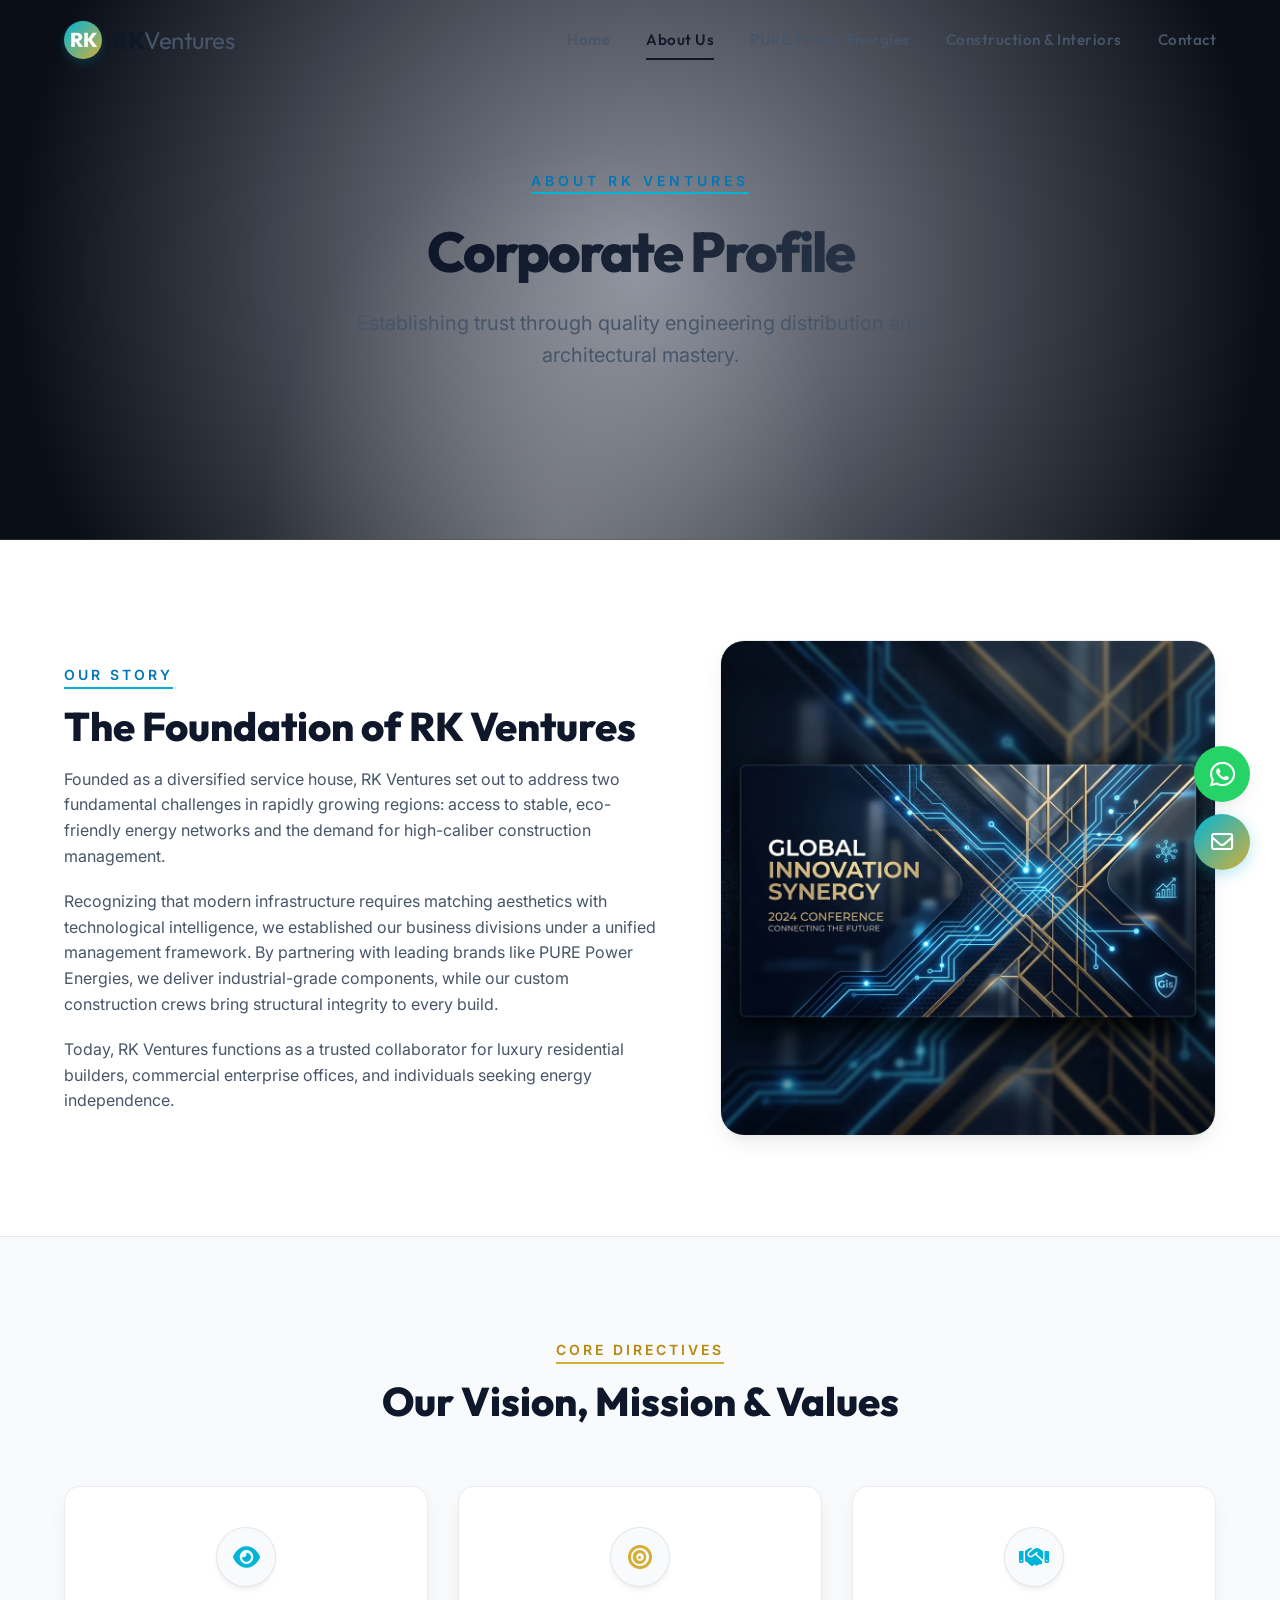
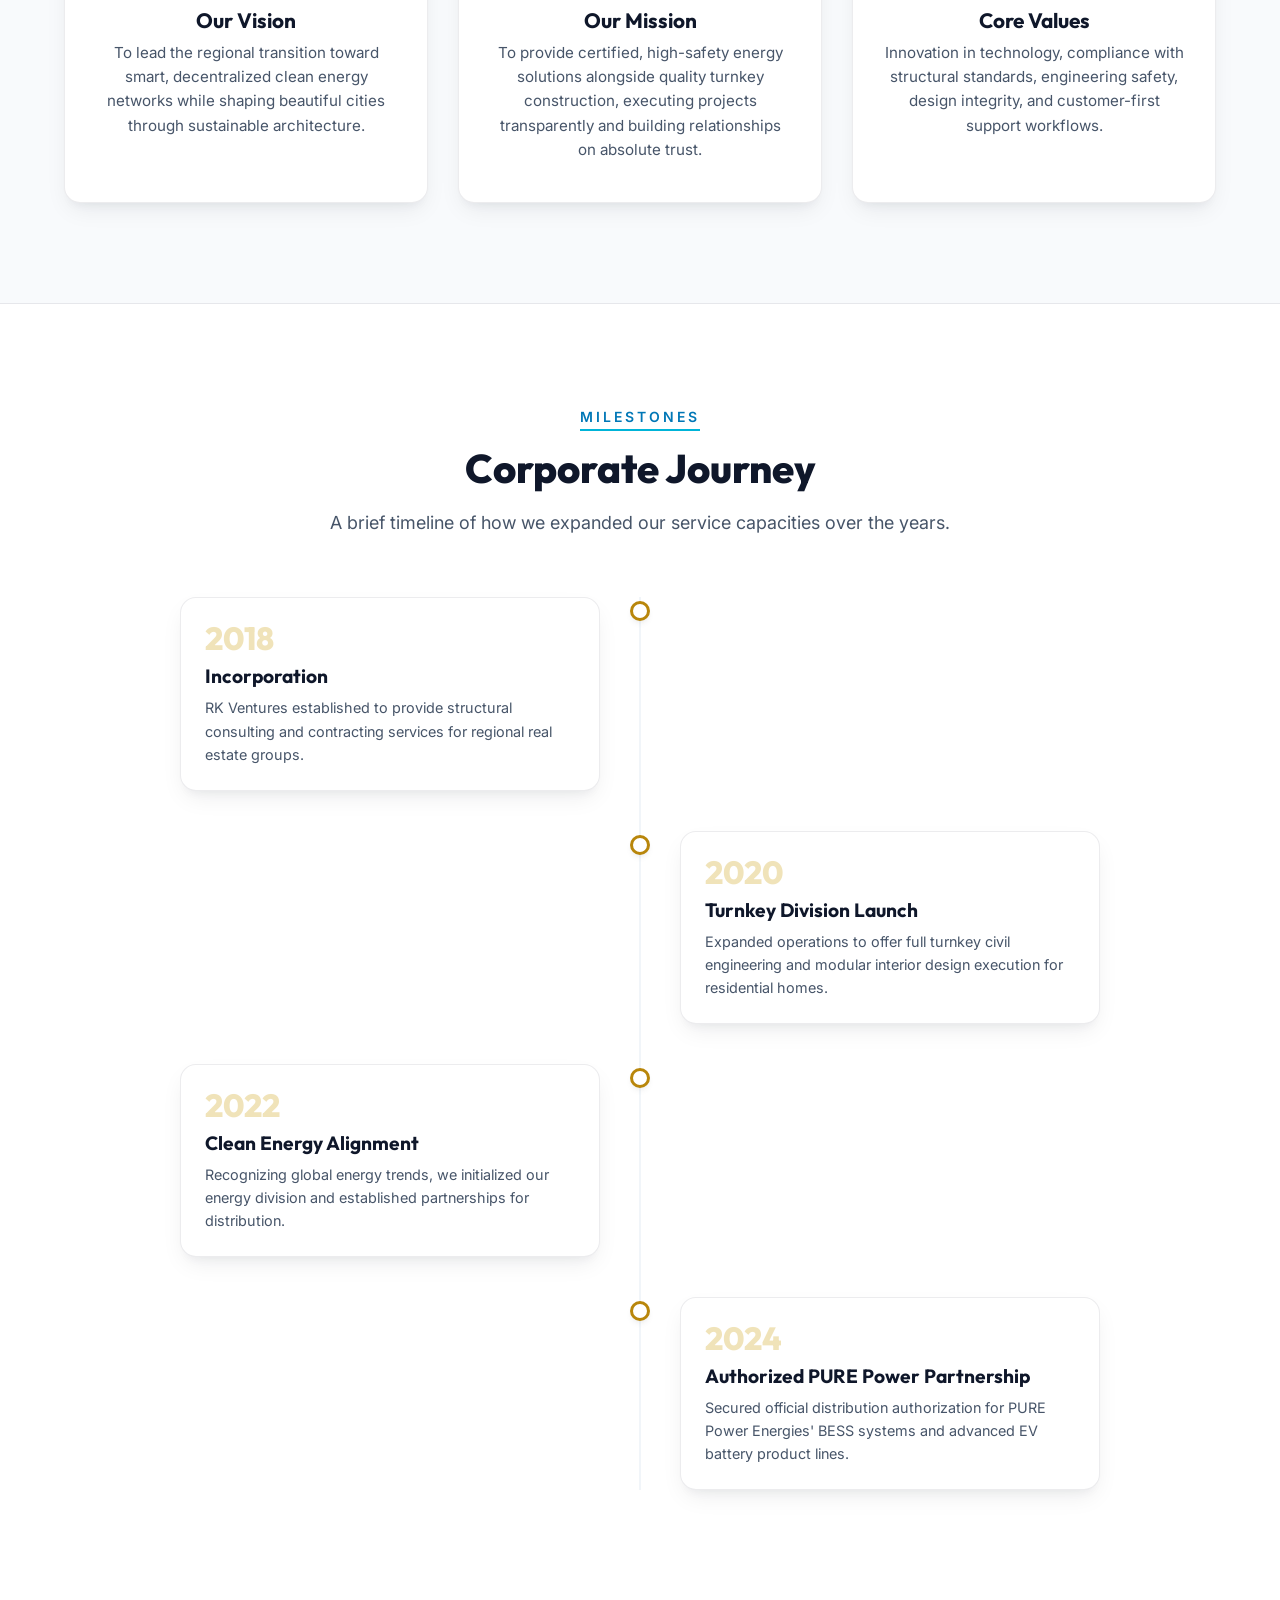
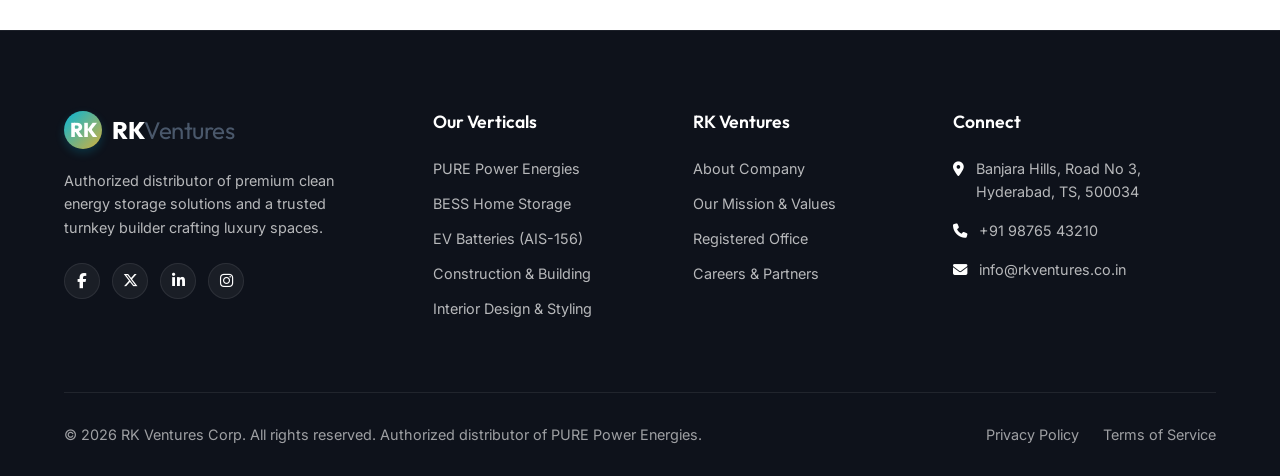
==== about.html @ cedeecc1 "Initialize RK Ventures corporate website with premium bright theme and clean assets" ====
<!DOCTYPE html>
<html lang="en">
<head>
  <meta charset="UTF-8">
  <meta name="viewport" content="width=device-width, initial-scale=1.0">
  <title>About RK Ventures | Corporate Profile</title>
  <meta name="description" content="Learn about RK Ventures' history, corporate mission, core values, and our authorization details for PURE Power battery systems.">
  
  <!-- CSS Stylesheets -->
  <link rel="stylesheet" href="css/style.css">
  
  <!-- Font Awesome Icons -->
  <link rel="stylesheet" href="https://cdnjs.cloudflare.com/ajax/libs/font-awesome/6.4.0/css/all.min.css">
</head>
<body>

  <!-- Sticky Header & Navbar -->
  <header class="header">
    <div class="container navbar">
      <a href="index.html" class="logo-container">
        <div class="logo-icon">RK</div>
        <div class="logo-text">RK<span>Ventures</span></div>
      </a>
      <nav class="nav-menu">
        <a href="index.html" class="nav-link">Home</a>
        <a href="about.html" class="nav-link active">About Us</a>
        <a href="energy.html" class="nav-link nav-link-energy">PURE Power Energies</a>
        <a href="construction.html" class="nav-link nav-link-construction">Construction & Interiors</a>
        <a href="contact.html" class="nav-link">Contact</a>
      </nav>
      <button class="hamburger">
        <span></span>
        <span></span>
        <span></span>
      </button>
    </div>
  </header>

  <!-- Hero Section -->
  <section class="hero-construction" style="height: 60vh; min-height: 400px; background: radial-gradient(circle at 50% 50%, rgba(23,32,53,0.5) 0%, rgba(10,14,23,1) 90%);">
    <div class="container">
      <div class="hero-corp-content text-center reveal" style="margin: 0 auto;">
        <span class="section-subtitle badge-energy" style="letter-spacing: 4px;">About RK Ventures</span>
        <h1 class="hero-corp-title" style="font-size: 3.5rem; margin-top: 15px;">Corporate Profile</h1>
        <p class="hero-corp-desc" style="margin: 20px auto 0 auto;">Establishing trust through quality engineering distribution and architectural mastery.</p>
      </div>
    </div>
  </section>

  <!-- Profile Detail -->
  <section class="section-padding">
    <div class="container">
      <div class="about-grid">
        <div class="reveal-left">
          <span class="section-subtitle badge-energy">Our Story</span>
          <h2 class="section-title">The Foundation of RK Ventures</h2>
          <p style="margin-bottom: 20px; color: var(--text-secondary);">Founded as a diversified service house, RK Ventures set out to address two fundamental challenges in rapidly growing regions: access to stable, eco-friendly energy networks and the demand for high-caliber construction management.</p>
          <p style="margin-bottom: 20px; color: var(--text-secondary);">Recognizing that modern infrastructure requires matching aesthetics with technological intelligence, we established our business divisions under a unified management framework. By partnering with leading brands like PURE Power Energies, we deliver industrial-grade components, while our custom construction crews bring structural integrity to every build.</p>
          <p style="color: var(--text-secondary);">Today, RK Ventures functions as a trusted collaborator for luxury residential builders, commercial enterprise offices, and individuals seeking energy independence.</p>
        </div>
        <div class="reveal-right text-center" style="position: relative;">
          <img src="assets/rk_ventures_hero.png" alt="RK Ventures Corporate Layout" style="border-radius: var(--border-radius-lg); border: 1px solid var(--glass-border); box-shadow: var(--shadow-md);">
        </div>
      </div>
    </div>
  </section>

  <!-- Mission Vision Values -->
  <section id="mission-vision" class="section-padding" style="background-color: var(--bg-secondary); border-top: 1px solid var(--glass-border); border-bottom: 1px solid var(--glass-border);">
    <div class="container">
      <div class="section-header text-center reveal">
        <span class="section-subtitle badge-construction">Core Directives</span>
        <h2 class="section-title">Our Vision, Mission & Values</h2>
      </div>

      <div class="corporate-values">
        <div class="value-card reveal delay-1">
          <div class="value-icon"><i class="fa-solid fa-eye" style="color: var(--color-energy);"></i></div>
          <h3 class="about-feat-title" style="font-size: 1.3rem;">Our Vision</h3>
          <p class="about-feat-desc" style="font-size: 0.95rem;">To lead the regional transition toward smart, decentralized clean energy networks while shaping beautiful cities through sustainable architecture.</p>
        </div>
        <div class="value-card reveal delay-2">
          <div class="value-icon"><i class="fa-solid fa-bullseye" style="color: var(--color-construction);"></i></div>
          <h3 class="about-feat-title" style="font-size: 1.3rem;">Our Mission</h3>
          <p class="about-feat-desc" style="font-size: 0.95rem;">To provide certified, high-safety energy solutions alongside quality turnkey construction, executing projects transparently and building relationships on absolute trust.</p>
        </div>
        <div class="value-card reveal delay-3">
          <div class="value-icon"><i class="fa-solid fa-handshake" style="color: var(--color-energy);"></i></div>
          <h3 class="about-feat-title" style="font-size: 1.3rem;">Core Values</h3>
          <p class="about-feat-desc" style="font-size: 0.95rem;">Innovation in technology, compliance with structural standards, engineering safety, design integrity, and customer-first support workflows.</p>
        </div>
      </div>
    </div>
  </section>

  <!-- Timeline / Journey milestones -->
  <section class="section-padding">
    <div class="container">
      <div class="section-header text-center reveal">
        <span class="section-subtitle badge-energy">Milestones</span>
        <h2 class="section-title">Corporate Journey</h2>
        <p class="section-desc">A brief timeline of how we expanded our service capacities over the years.</p>
      </div>

      <div class="process-timeline reveal">
        <div class="timeline-step">
          <div class="timeline-marker"></div>
          <div class="timeline-step-card">
            <div class="timeline-num">2018</div>
            <h4 class="timeline-title">Incorporation</h4>
            <p class="timeline-text">RK Ventures established to provide structural consulting and contracting services for regional real estate groups.</p>
          </div>
        </div>

        <div class="timeline-step">
          <div class="timeline-marker"></div>
          <div class="timeline-step-card">
            <div class="timeline-num">2020</div>
            <h4 class="timeline-title">Turnkey Division Launch</h4>
            <p class="timeline-text">Expanded operations to offer full turnkey civil engineering and modular interior design execution for residential homes.</p>
          </div>
        </div>

        <div class="timeline-step">
          <div class="timeline-marker"></div>
          <div class="timeline-step-card">
            <div class="timeline-num">2022</div>
            <h4 class="timeline-title">Clean Energy Alignment</h4>
            <p class="timeline-text">Recognizing global energy trends, we initialized our energy division and established partnerships for distribution.</p>
          </div>
        </div>

        <div class="timeline-step">
          <div class="timeline-marker"></div>
          <div class="timeline-step-card">
            <div class="timeline-num">2024</div>
            <h4 class="timeline-title">Authorized PURE Power Partnership</h4>
            <p class="timeline-text">Secured official distribution authorization for PURE Power Energies' BESS systems and advanced EV battery product lines.</p>
          </div>
        </div>
      </div>
    </div>
  </section>

  <!-- Sticky Actions (WhatsApp and Enquiry Trigger) -->
  <div class="sticky-actions">
    <a href="#" class="float-btn float-whatsapp" aria-label="Chat on WhatsApp"><i class="fa-brands fa-whatsapp"></i></a>
    <div class="float-btn float-enquiry" aria-label="Open Enquiry Form"><i class="fa-regular fa-envelope"></i></div>
  </div>

  <!-- Footer -->
  <footer class="footer">
    <div class="container">
      <div class="footer-grid">
        <div>
          <a href="index.html" class="logo-container footer-logo">
            <div class="logo-icon">RK</div>
            <div class="logo-text">RK<span>Ventures</span></div>
          </a>
          <p class="footer-about-text">Authorized distributor of premium clean energy storage solutions and a trusted turnkey builder crafting luxury spaces.</p>
          <div class="footer-socials">
            <a href="#" class="social-link"><i class="fa-brands fa-facebook-f"></i></a>
            <a href="#" class="social-link"><i class="fa-brands fa-x-twitter"></i></a>
            <a href="#" class="social-link"><i class="fa-brands fa-linkedin-in"></i></a>
            <a href="#" class="social-link"><i class="fa-brands fa-instagram"></i></a>
          </div>
        </div>

        <div>
          <h4 class="footer-col-title">Our Verticals</h4>
          <ul class="footer-links-list">
            <li><a href="energy.html">PURE Power Energies</a></li>
            <li><a href="energy.html#bess-systems">BESS Home Storage</a></li>
            <li><a href="energy.html#ev-batteries">EV Batteries (AIS-156)</a></li>
            <li><a href="construction.html">Construction & Building</a></li>
            <li><a href="construction.html#interiors">Interior Design & Styling</a></li>
          </ul>
        </div>

        <div>
          <h4 class="footer-col-title">RK Ventures</h4>
          <ul class="footer-links-list">
            <li><a href="about.html">About Company</a></li>
            <li><a href="about.html#mission-vision">Our Mission & Values</a></li>
            <li><a href="contact.html">Registered Office</a></li>
            <li><a href="contact.html#enquiry-form">Careers & Partners</a></li>
          </ul>
        </div>

        <div>
          <h4 class="footer-col-title">Connect</h4>
          <ul class="footer-contact-details">
            <li>
              <span><i class="fa-solid fa-location-dot"></i></span>
              <span>Banjara Hills, Road No 3, Hyderabad, TS, 500034</span>
            </li>
            <li>
              <span><i class="fa-solid fa-phone"></i></span>
              <span>+91 98765 43210</span>
            </li>
            <li>
              <span><i class="fa-solid fa-envelope"></i></span>
              <span>info@rkventures.co.in</span>
            </li>
          </ul>
        </div>
      </div>

      <div class="footer-bottom">
        <p>&copy; 2026 RK Ventures Corp. All rights reserved. Authorized distributor of PURE Power Energies.</p>
        <div class="footer-legal-links">
          <a href="#">Privacy Policy</a>
          <a href="#">Terms of Service</a>
        </div>
      </div>
    </div>
  </footer>

  <!-- Main JavaScript File -->
  <script src="js/main.js"></script>
</body>
</html>
---- css/style.css ----
@import url('https://fonts.googleapis.com/css2?family=Inter:wght@300;400;500;600;700&family=Outfit:wght@300;400;500;600;700;800&display=swap');

/* ==========================================
   DESIGN SYSTEM VARIABLES (BRIGHT & PREMIUM)
   ========================================== */
:root {
  /* Colors - Bright Base */
  --bg-primary: #ffffff;
  --bg-secondary: #f8fafc;           /* Light grey-blue */
  --bg-accent: #f1f5f9;              /* Accent borders/boxes */
  --bg-dark: #0a0e17;                /* Dark anchor for footers/overlays */
  --bg-white: #ffffff;
  --bg-light-gray: #f8fafc;
  
  /* Text Colors - High Contrast */
  --text-primary: #0f172a;           /* Dark Slate */
  --text-secondary: #475569;         /* Medium Slate */
  --text-muted: #64748b;             /* Cool Grey */
  --text-dark: #0f172a;
  --text-dark-secondary: #475569;
  --text-light: #f8fafc;             /* Light text for dark panels */
  
  /* Brand Accents - Vibrant & Bright */
  --color-energy: #00b4d8;           /* Bright Vibrant Cyan-Blue */
  --color-energy-rgb: 0, 180, 216;
  --color-energy-dark: #0077b6;
  
  --color-construction: #d4af37;     /* Bright Champagne Gold */
  --color-construction-rgb: 212, 175, 55;
  --color-construction-dark: #b8860b;
  
  --color-success: #10b981;
  --color-error: #ef4444;
  
  /* UI Elements */
  --border-radius-sm: 8px;
  --border-radius-md: 16px;
  --border-radius-lg: 24px;
  --border-radius-full: 9999px;
  
  --shadow-sm: 0 4px 6px -1px rgba(0, 0, 0, 0.05), 0 2px 4px -1px rgba(0, 0, 0, 0.03);
  --shadow-md: 0 10px 25px -5px rgba(15, 23, 42, 0.08), 0 8px 10px -6px rgba(15, 23, 42, 0.05);
  --shadow-lg: 0 20px 40px -15px rgba(15, 23, 42, 0.12), 0 15px 20px -10px rgba(15, 23, 42, 0.08);
  
  /* Glassmorphism - Bright theme */
  --glass-bg: rgba(255, 255, 255, 0.85);
  --glass-border: rgba(15, 23, 42, 0.08);
  --glass-shadow: 0 8px 32px 0 rgba(15, 23, 42, 0.04);
  
  --transition-smooth: all 0.4s cubic-bezier(0.16, 1, 0.3, 1);
  --transition-fast: all 0.25s ease;
  
  /* Header heights */
  --navbar-height: 80px;
}

/* ==========================================
   BASE & RESET STYLES
   ========================================== */
* {
  box-sizing: border-box;
  margin: 0;
  padding: 0;
  outline: none;
}

html {
  scroll-behavior: smooth;
  font-size: 16px;
}

body {
  font-family: 'Inter', sans-serif;
  background-color: var(--bg-primary);
  color: var(--text-primary);
  line-height: 1.6;
  overflow-x: hidden;
  -webkit-font-smoothing: antialiased;
}

h1, h2, h3, h4, h5, h6 {
  font-family: 'Outfit', sans-serif;
  font-weight: 700;
  line-height: 1.25;
  color: var(--text-primary);
}

a {
  color: inherit;
  text-decoration: none;
  transition: var(--transition-fast);
}

img {
  max-width: 100%;
  height: auto;
  display: block;
}

ul {
  list-style: none;
}

/* Custom Scrollbar */
::-webkit-scrollbar {
  width: 10px;
}

::-webkit-scrollbar-track {
  background: var(--bg-secondary);
}

::-webkit-scrollbar-thumb {
  background: var(--bg-accent);
  border-radius: var(--border-radius-full);
  border: 2px solid var(--bg-secondary);
}

::-webkit-scrollbar-thumb:hover {
  background: var(--text-muted);
}

/* ==========================================
   LAYOUT CONTAINERS & UTILITIES
   ========================================== */
.container {
  width: 100%;
  max-width: 1200px;
  margin: 0 auto;
  padding: 0 24px;
}

.section-padding {
  padding: 100px 0;
}

.text-center {
  text-align: center;
}

.section-header {
  max-width: 700px;
  margin: 0 auto 60px auto;
}

.section-subtitle {
  font-size: 0.875rem;
  text-transform: uppercase;
  letter-spacing: 3px;
  font-weight: 600;
  margin-bottom: 12px;
  display: inline-block;
}

.section-title {
  font-size: 2.5rem;
  font-weight: 800;
  margin-bottom: 16px;
  color: var(--text-primary);
}

.section-desc {
  color: var(--text-secondary);
  font-size: 1.125rem;
}

/* Badge System */
.badge-energy {
  color: var(--color-energy-dark);
  border-bottom: 2px solid var(--color-energy);
}

.badge-construction {
  color: var(--color-construction-dark);
  border-bottom: 2px solid var(--color-construction);
}

/* ==========================================
   BUTTONS & LINK ACTIONS
   ========================================== */
.btn {
  display: inline-flex;
  align-items: center;
  justify-content: center;
  padding: 14px 28px;
  font-family: 'Outfit', sans-serif;
  font-size: 1rem;
  font-weight: 600;
  border-radius: var(--border-radius-full);
  cursor: pointer;
  transition: var(--transition-smooth);
  border: none;
  gap: 8px;
}

/* Energy Button Style */
.btn-energy {
  background: linear-gradient(135deg, var(--color-energy), var(--color-energy-dark));
  color: var(--bg-white);
  box-shadow: 0 4px 20px rgba(0, 180, 216, 0.2);
}

.btn-energy:hover {
  transform: translateY(-3px);
  box-shadow: 0 8px 25px rgba(0, 180, 216, 0.35);
}

.btn-energy-outline {
  background: transparent;
  color: var(--color-energy-dark);
  border: 2px solid var(--color-energy);
}

.btn-energy-outline:hover {
  background: rgba(0, 180, 216, 0.05);
  box-shadow: 0 0 15px rgba(0, 180, 216, 0.1);
  transform: translateY(-2px);
}

/* Construction Button Style */
.btn-construction {
  background: linear-gradient(135deg, var(--color-construction), var(--color-construction-dark));
  color: var(--bg-white);
  box-shadow: 0 4px 20px rgba(212, 175, 55, 0.2);
}

.btn-construction:hover {
  transform: translateY(-3px);
  box-shadow: 0 8px 25px rgba(212, 175, 55, 0.35);
}

.btn-construction-outline {
  background: transparent;
  color: var(--color-construction-dark);
  border: 2px solid var(--color-construction);
}

.btn-construction-outline:hover {
  background: rgba(212, 175, 55, 0.05);
  box-shadow: 0 0 15px rgba(212, 175, 55, 0.1);
  transform: translateY(-2px);
}

/* Corporate General Buttons */
.btn-corporate {
  background: var(--bg-secondary);
  color: var(--text-primary);
  border: 1px solid var(--glass-border);
  box-shadow: var(--shadow-sm);
}

.btn-corporate:hover {
  background: var(--text-primary);
  color: var(--bg-white);
  transform: translateY(-2px);
  box-shadow: var(--shadow-md);
}

/* ==========================================
   NAVIGATION HEADER
   ========================================== */
.header {
  position: fixed;
  top: 0;
  left: 0;
  width: 100%;
  height: var(--navbar-height);
  z-index: 1000;
  transition: var(--transition-smooth);
  background-color: transparent;
}

.header.scrolled {
  background-color: var(--glass-bg);
  backdrop-filter: blur(16px);
  -webkit-backdrop-filter: blur(16px);
  border-bottom: 1px solid var(--glass-border);
  box-shadow: var(--glass-shadow);
  height: 70px;
}

.navbar {
  height: 100%;
  display: flex;
  justify-content: space-between;
  align-items: center;
}

.logo-container {
  display: flex;
  align-items: center;
  gap: 10px;
}

.logo-icon {
  width: 38px;
  height: 38px;
  background: linear-gradient(135deg, var(--color-energy), var(--color-construction));
  border-radius: 50%;
  display: flex;
  align-items: center;
  justify-content: center;
  font-weight: 800;
  color: var(--bg-white);
  font-family: 'Outfit', sans-serif;
  font-size: 1.25rem;
  box-shadow: 0 4px 10px rgba(0, 180, 216, 0.2);
}

.logo-text {
  font-family: 'Outfit', sans-serif;
  font-weight: 800;
  font-size: 1.5rem;
  letter-spacing: -0.5px;
  color: var(--text-primary);
}

.logo-text span {
  font-weight: 400;
  color: var(--text-secondary);
}

.nav-menu {
  display: flex;
  gap: 36px;
  align-items: center;
}

.nav-link {
  font-family: 'Outfit', sans-serif;
  font-size: 0.95rem;
  font-weight: 550;
  letter-spacing: 0.5px;
  position: relative;
  padding: 8px 0;
  color: var(--text-secondary);
}

.nav-link:hover, .nav-link.active {
  color: var(--text-primary);
}

.nav-link::after {
  content: '';
  position: absolute;
  bottom: 0;
  left: 0;
  width: 0;
  height: 2px;
  background: var(--text-primary);
  transition: var(--transition-fast);
}

.nav-link.active::after, .nav-link:hover::after {
  width: 100%;
}

/* Nav links customized per portal */
.nav-link-energy:hover, .nav-link-energy.active {
  color: var(--color-energy-dark);
}
.nav-link-energy::after {
  background: var(--color-energy-dark);
}

.nav-link-construction:hover, .nav-link-construction.active {
  color: var(--color-construction-dark);
}
.nav-link-construction::after {
  background: var(--color-construction-dark);
}

.hamburger {
  display: none;
  cursor: pointer;
  background: transparent;
  border: none;
  flex-direction: column;
  gap: 6px;
  z-index: 1001;
}

.hamburger span {
  display: block;
  width: 25px;
  height: 2px;
  background-color: var(--text-primary);
  transition: var(--transition-fast);
}

/* ==========================================
   HOMEPAGE SPECIFICS (DUAL PORTAL)
   ========================================== */

/* Hero Section - Bright & Vibrant Gradients */
.hero-corporate {
  height: 100vh;
  min-height: 650px;
  display: flex;
  align-items: center;
  position: relative;
  overflow: hidden;
  background: linear-gradient(135deg, #f8fafc 0%, #edf2f9 100%);
}

.hero-corporate::before {
  content: '';
  position: absolute;
  top: -15%;
  right: -5%;
  width: 700px;
  height: 700px;
  background: radial-gradient(circle, rgba(0, 180, 216, 0.12) 0%, rgba(255,255,255,0) 70%);
  z-index: 0;
  pointer-events: none;
  filter: blur(50px);
}

.hero-corporate::after {
  content: '';
  position: absolute;
  bottom: -15%;
  left: -5%;
  width: 700px;
  height: 700px;
  background: radial-gradient(circle, rgba(212, 175, 55, 0.1) 0%, rgba(255,255,255,0) 70%);
  z-index: 0;
  pointer-events: none;
  filter: blur(50px);
}

.hero-corp-content {
  position: relative;
  z-index: 2;
  max-width: 850px;
}

.hero-corp-tagline {
  font-family: 'Outfit', sans-serif;
  font-size: 1.1rem;
  letter-spacing: 4px;
  text-transform: uppercase;
  color: var(--color-energy-dark);
  margin-bottom: 20px;
  display: flex;
  align-items: center;
  gap: 12px;
  flex-wrap: wrap;
  font-weight: 700;
}

.tagline-sep {
  width: 6px;
  height: 6px;
  background-color: var(--color-construction-dark);
  border-radius: 50%;
}

.hero-corp-title {
  font-size: 4.5rem;
  font-weight: 800;
  line-height: 1.1;
  letter-spacing: -2px;
  margin-bottom: 24px;
  background: linear-gradient(135deg, var(--text-primary) 30%, #334155 100%);
  -webkit-background-clip: text;
  -webkit-text-fill-color: transparent;
}

.hero-corp-desc {
  font-size: 1.25rem;
  color: var(--text-secondary);
  max-width: 650px;
  margin-bottom: 40px;
}

.hero-corp-actions {
  display: flex;
  gap: 16px;
  flex-wrap: wrap;
}

/* Division Cards Portal Grid */
.portal-grid {
  display: grid;
  grid-template-columns: 1fr 1fr;
  gap: 30px;
  margin-top: 40px;
}

.portal-card {
  position: relative;
  height: 520px;
  border-radius: var(--border-radius-lg);
  overflow: hidden;
  border: 1px solid var(--glass-border);
  background-color: var(--bg-secondary);
  display: flex;
  flex-direction: column;
  justify-content: flex-end;
  padding: 48px;
  box-shadow: var(--shadow-md);
  transition: var(--transition-smooth);
  z-index: 1;
}

.portal-card::before {
  content: '';
  position: absolute;
  top: 0;
  left: 0;
  width: 100%;
  height: 100%;
  background: linear-gradient(180deg, rgba(15, 23, 42, 0) 10%, rgba(15, 23, 42, 0.8) 85%);
  z-index: 2;
  transition: var(--transition-smooth);
}

.portal-bg {
  position: absolute;
  top: 0;
  left: 0;
  width: 100%;
  height: 100%;
  background-size: cover;
  background-position: center;
  z-index: 0;
  transition: var(--transition-smooth);
  filter: grayscale(10%) brightness(85%);
}

.portal-card:hover .portal-bg {
  transform: scale(1.08);
  filter: grayscale(0%) brightness(95%);
}

.portal-card-content {
  position: relative;
  z-index: 3;
}

.portal-tag {
  font-family: 'Outfit', sans-serif;
  font-size: 0.8rem;
  font-weight: 700;
  text-transform: uppercase;
  letter-spacing: 2px;
  margin-bottom: 12px;
  display: inline-block;
  padding: 4px 12px;
  border-radius: var(--border-radius-full);
}

.portal-tag-energy {
  background: rgba(0, 180, 216, 0.15);
  color: var(--bg-white);
  border: 1px solid rgba(255, 255, 255, 0.4);
}

.portal-tag-construction {
  background: rgba(212, 175, 55, 0.2);
  color: var(--bg-white);
  border: 1px solid rgba(255, 255, 255, 0.4);
}

.portal-title {
  font-size: 2.2rem;
  font-weight: 800;
  margin-bottom: 16px;
  letter-spacing: -0.5px;
  color: var(--bg-white);
}

.portal-desc {
  color: rgba(255, 255, 255, 0.85);
  margin-bottom: 30px;
  max-width: 420px;
  font-size: 1.05rem;
}

.portal-card:hover {
  transform: translateY(-8px);
  box-shadow: var(--shadow-lg);
}

.portal-card-energy:hover {
  border-color: rgba(0, 180, 216, 0.5);
  box-shadow: 0 20px 45px rgba(0, 180, 216, 0.15);
}

.portal-card-construction:hover {
  border-color: rgba(212, 175, 55, 0.5);
  box-shadow: 0 20px 45px rgba(212, 175, 55, 0.15);
}

/* ==========================================
   ABOUT US SECTION / CORPORATE PROFILE
   ========================================== */
.about-grid {
  display: grid;
  grid-template-columns: 1.2fr 1fr;
  gap: 60px;
  align-items: center;
}

.about-features {
  display: grid;
  grid-template-columns: 1fr 1fr;
  gap: 20px;
  margin-top: 30px;
}

.about-feat-card {
  padding: 24px;
  background-color: var(--bg-secondary);
  border: 1px solid var(--glass-border);
  border-radius: var(--border-radius-md);
  transition: var(--transition-smooth);
  box-shadow: var(--shadow-sm);
}

.about-feat-card:hover {
  background-color: var(--bg-primary);
  transform: translateY(-4px);
  box-shadow: var(--shadow-md);
}

.about-feat-icon {
  font-size: 1.8rem;
  margin-bottom: 14px;
}

.about-feat-energy .about-feat-icon {
  color: var(--color-energy-dark);
}

.about-feat-construction .about-feat-icon {
  color: var(--color-construction-dark);
}

.about-feat-title {
  font-size: 1.15rem;
  margin-bottom: 8px;
  color: var(--text-primary);
}

.about-feat-desc {
  font-size: 0.9rem;
  color: var(--text-secondary);
}

/* About Core Values Card list */
.corporate-values {
  display: grid;
  grid-template-columns: repeat(3, 1fr);
  gap: 30px;
  margin-top: 50px;
}

.value-card {
  padding: 40px 30px;
  border-radius: var(--border-radius-md);
  background-color: var(--bg-primary);
  border: 1px solid var(--glass-border);
  text-align: center;
  transition: var(--transition-smooth);
  box-shadow: var(--shadow-md);
}

.value-card:hover {
  transform: translateY(-6px);
  border-color: var(--text-muted);
  box-shadow: var(--shadow-lg);
}

.value-icon {
  width: 60px;
  height: 60px;
  border-radius: 50%;
  background: var(--bg-secondary);
  display: flex;
  align-items: center;
  justify-content: center;
  font-size: 1.5rem;
  margin: 0 auto 20px auto;
  border: 1px solid var(--glass-border);
  box-shadow: var(--shadow-sm);
}

/* ==========================================
   ENERGY DIVISION PAGE SPECIFICS
   ========================================== */
.hero-energy {
  height: 80vh;
  min-height: 550px;
  display: flex;
  align-items: center;
  position: relative;
  overflow: hidden;
  background: linear-gradient(135deg, #f0f9ff 0%, #e0f2fe 100%);
  border-bottom: 1px solid rgba(0, 180, 216, 0.15);
}

.hero-energy::before {
  content: '';
  position: absolute;
  top: 50%;
  left: -10%;
  width: 500px;
  height: 500px;
  background: radial-gradient(circle, rgba(16, 185, 129, 0.08) 0%, rgba(255,255,255,0) 70%);
  pointer-events: none;
  filter: blur(40px);
}

.energy-accent-text {
  color: var(--color-energy-dark);
}

/* Product Catalogue grid */
.product-grid {
  display: grid;
  grid-template-columns: repeat(2, 1fr);
  gap: 40px;
  margin-top: 50px;
}

.product-card {
  background-color: var(--bg-primary);
  border: 1px solid var(--glass-border);
  border-radius: var(--border-radius-lg);
  overflow: hidden;
  transition: var(--transition-smooth);
  display: flex;
  flex-direction: column;
  box-shadow: var(--shadow-md);
}

.product-card:hover {
  transform: translateY(-8px);
  border-color: var(--color-energy);
  box-shadow: 0 20px 40px rgba(0, 180, 216, 0.08);
}

.product-img-wrapper {
  position: relative;
  height: 280px;
  overflow: hidden;
  background-color: #f1f5f9;
  display: flex;
  align-items: center;
  justify-content: center;
}

.product-img {
  max-height: 85%;
  object-fit: contain;
  transition: var(--transition-smooth);
}

.product-card:hover .product-img {
  transform: scale(1.05);
}

.product-badge {
  position: absolute;
  top: 20px;
  left: 20px;
  background: var(--bg-primary);
  border: 1.5px solid var(--color-energy-dark);
  color: var(--color-energy-dark);
  padding: 4px 14px;
  border-radius: var(--border-radius-full);
  font-size: 0.75rem;
  font-weight: 700;
  letter-spacing: 1px;
  text-transform: uppercase;
  box-shadow: var(--shadow-sm);
}

.product-info {
  padding: 30px;
  flex-grow: 1;
  display: flex;
  flex-direction: column;
}

.product-name {
  font-size: 1.5rem;
  font-weight: 700;
  margin-bottom: 10px;
  color: var(--text-primary);
}

.product-desc {
  color: var(--text-secondary);
  font-size: 0.95rem;
  margin-bottom: 20px;
  flex-grow: 1;
}

.product-features-list {
  display: grid;
  grid-template-columns: 1fr 1fr;
  gap: 10px;
  margin-bottom: 24px;
  border-top: 1px solid var(--bg-accent);
  padding-top: 18px;
}

.product-feat-item {
  font-size: 0.85rem;
  color: var(--text-secondary);
  display: flex;
  align-items: center;
  gap: 8px;
}

.product-feat-item span {
  color: var(--color-energy-dark);
  font-weight: bold;
}

.product-action {
  display: flex;
  justify-content: space-between;
  align-items: center;
}

.product-spec-btn {
  font-size: 0.85rem;
  font-family: 'Outfit', sans-serif;
  color: var(--color-energy-dark);
  font-weight: 600;
  cursor: pointer;
  display: inline-flex;
  align-items: center;
  gap: 4px;
}

.product-spec-btn:hover {
  text-decoration: underline;
}

/* Specifications Table Modal/Details */
.specs-table {
  width: 100%;
  border-collapse: collapse;
  margin-top: 15px;
  font-size: 0.85rem;
  display: none; /* Dynamic JS toggles */
}

.specs-table.show {
  display: table;
}

.specs-table tr {
  border-bottom: 1px solid var(--bg-accent);
}

.specs-table td {
  padding: 10px 12px;
}

.specs-table td:first-child {
  font-weight: 600;
  color: var(--text-secondary);
  width: 40%;
}

.specs-table td:last-child {
  text-align: right;
  color: var(--text-primary);
}

/* Smart BMS Technology Feature Section */
.tech-highlight {
  background-color: var(--bg-secondary);
  border: 1px solid var(--glass-border);
  border-radius: var(--border-radius-lg);
  padding: 60px;
  margin-top: 60px;
  box-shadow: var(--shadow-sm);
}

.tech-grid {
  display: grid;
  grid-template-columns: 1fr 1.2fr;
  gap: 50px;
  align-items: center;
}

.tech-bullets {
  margin-top: 24px;
}

.tech-bullet-item {
  display: flex;
  gap: 16px;
  margin-bottom: 20px;
}

.tech-bullet-num {
  width: 32px;
  height: 32px;
  border-radius: 50%;
  background-color: rgba(0, 180, 216, 0.1);
  border: 1.5px solid var(--color-energy);
  color: var(--color-energy-dark);
  display: flex;
  align-items: center;
  justify-content: center;
  font-weight: 700;
  font-size: 0.9rem;
  flex-shrink: 0;
}

.tech-bullet-title {
  font-weight: 600;
  margin-bottom: 4px;
  color: var(--text-primary);
}

.tech-bullet-text {
  font-size: 0.9rem;
  color: var(--text-secondary);
}

/* ==========================================
   CONSTRUCTION & INTERIORS DIVISION PAGE
   ========================================== */
.hero-construction {
  height: 80vh;
  min-height: 550px;
  display: flex;
  align-items: center;
  position: relative;
  overflow: hidden;
  background: linear-gradient(135deg, #fefaf0 0%, #fef3c7 100%);
  border-bottom: 1px solid rgba(212, 175, 55, 0.15);
}

.hero-construction::before {
  content: '';
  position: absolute;
  bottom: 0;
  left: 20%;
  width: 600px;
  height: 400px;
  background: radial-gradient(ellipse at bottom, rgba(255,255,255,0.2) 0%, rgba(255,255,255,0) 70%);
  pointer-events: none;
}

.construction-accent-text {
  color: var(--color-construction-dark);
}

/* Construction Services Section */
.services-grid {
  display: grid;
  grid-template-columns: repeat(3, 1fr);
  gap: 30px;
  margin-top: 50px;
}

.service-card {
  background-color: var(--bg-primary);
  border: 1px solid var(--glass-border);
  border-radius: var(--border-radius-md);
  padding: 40px 30px;
  transition: var(--transition-smooth);
  box-shadow: var(--shadow-md);
}

.service-card:hover {
  transform: translateY(-8px);
  border-color: var(--color-construction);
  box-shadow: 0 20px 40px rgba(212, 175, 55, 0.08);
}

.service-icon {
  font-size: 2.2rem;
  color: var(--color-construction-dark);
  margin-bottom: 24px;
}

.service-title {
  font-size: 1.4rem;
  margin-bottom: 12px;
  color: var(--text-primary);
}

.service-desc {
  color: var(--text-secondary);
  font-size: 0.95rem;
  margin-bottom: 20px;
}

.service-features {
  list-style: none;
  font-size: 0.85rem;
  color: var(--text-secondary);
}

.service-features li {
  margin-bottom: 8px;
  display: flex;
  align-items: center;
  gap: 8px;
}

.service-features li::before {
  content: '✓';
  color: var(--color-construction-dark);
  font-weight: bold;
}

/* Interactive Portfolio Gallery */
.gallery-filter-wrapper {
  display: flex;
  justify-content: center;
  gap: 12px;
  margin-bottom: 40px;
  flex-wrap: wrap;
}

.filter-btn {
  background: var(--bg-secondary);
  border: 1px solid var(--glass-border);
  color: var(--text-secondary);
  padding: 8px 24px;
  font-family: 'Outfit', sans-serif;
  font-weight: 550;
  border-radius: var(--border-radius-full);
  cursor: pointer;
  transition: var(--transition-fast);
  box-shadow: var(--shadow-sm);
}

.filter-btn:hover {
  color: var(--text-primary);
  border-color: var(--text-muted);
}

.filter-btn.active {
  background: var(--color-construction-dark);
  color: var(--bg-white);
  border-color: var(--color-construction-dark);
  box-shadow: 0 4px 15px rgba(212, 175, 55, 0.3);
}

.gallery-grid {
  display: grid;
  grid-template-columns: repeat(3, 1fr);
  gap: 24px;
}

.gallery-item {
  position: relative;
  height: 300px;
  border-radius: var(--border-radius-md);
  overflow: hidden;
  border: 1px solid var(--glass-border);
  cursor: pointer;
  box-shadow: var(--shadow-md);
}

.gallery-item-img {
  width: 100%;
  height: 100%;
  object-fit: cover;
  transition: var(--transition-smooth);
}

.gallery-item-overlay {
  position: absolute;
  top: 0;
  left: 0;
  width: 100%;
  height: 100%;
  background: linear-gradient(0deg, rgba(15, 23, 42, 0.9) 0%, rgba(15, 23, 42, 0.2) 80%);
  display: flex;
  flex-direction: column;
  justify-content: flex-end;
  padding: 24px;
  opacity: 0;
  transition: var(--transition-smooth);
}

.gallery-item:hover .gallery-item-img {
  transform: scale(1.06);
}

.gallery-item:hover .gallery-item-overlay {
  opacity: 1;
}

.gallery-item-cat {
  font-size: 0.75rem;
  text-transform: uppercase;
  color: var(--color-construction);
  letter-spacing: 2px;
  font-weight: 700;
  margin-bottom: 6px;
}

.gallery-item-title {
  font-size: 1.15rem;
  font-weight: 700;
  color: var(--bg-white);
}

/* Operational Process Timeline */
.process-timeline {
  position: relative;
  max-width: 1000px;
  margin: 60px auto 0 auto;
}

.process-timeline::before {
  content: '';
  position: absolute;
  left: 50%;
  top: 0;
  bottom: 0;
  width: 2px;
  background-color: var(--bg-accent);
  transform: translateX(-50%);
}

.timeline-step {
  position: relative;
  width: 50%;
  padding: 0 40px;
  margin-bottom: 40px;
}

.timeline-step:nth-child(odd) {
  left: 0;
  text-align: right;
}

.timeline-step:nth-child(even) {
  left: 50%;
}

.timeline-marker {
  position: absolute;
  top: 4px;
  width: 20px;
  height: 20px;
  border-radius: 50%;
  background-color: var(--bg-primary);
  border: 3px solid var(--color-construction-dark);
  z-index: 5;
  box-shadow: var(--shadow-sm);
}

.timeline-step:nth-child(odd) .timeline-marker {
  right: -10px;
}

.timeline-step:nth-child(even) .timeline-marker {
  left: -10px;
}

.timeline-step-card {
  background-color: var(--bg-primary);
  border: 1px solid var(--glass-border);
  border-radius: var(--border-radius-md);
  padding: 24px;
  display: inline-block;
  text-align: left;
  box-shadow: var(--shadow-md);
}

.timeline-num {
  font-family: 'Outfit', sans-serif;
  font-size: 2rem;
  font-weight: 800;
  color: rgba(212, 175, 55, 0.35);
  line-height: 1;
  margin-bottom: 10px;
}

.timeline-title {
  font-size: 1.2rem;
  margin-bottom: 8px;
  color: var(--text-primary);
}

.timeline-text {
  font-size: 0.9rem;
  color: var(--text-secondary);
}

/* ==========================================
   TESTIMONIALS SLIDER SECTION
   ========================================== */
.testimonials-section {
  position: relative;
}

.testimonial-slider-container {
  max-width: 800px;
  margin: 0 auto;
  overflow: hidden;
  position: relative;
}

.testimonial-track {
  display: flex;
  transition: transform 0.5s cubic-bezier(0.16, 1, 0.3, 1);
}

.testimonial-slide {
  flex-shrink: 0;
  width: 100%;
  padding: 20px;
  text-align: center;
}

.testimonial-quote {
  font-size: 1.4rem;
  font-style: italic;
  font-family: 'Inter', sans-serif;
  font-weight: 400;
  color: var(--text-primary);
  margin-bottom: 30px;
  line-height: 1.5;
  position: relative;
}

.testimonial-quote::before, .testimonial-quote::after {
  font-size: 4rem;
  color: rgba(15, 23, 42, 0.05);
  font-family: serif;
  position: absolute;
}

.testimonial-quote::before {
  content: '“';
  top: -40px;
  left: -20px;
}

.testimonial-quote::after {
  content: '”';
  bottom: -60px;
  right: -20px;
}

.testimonial-author {
  font-family: 'Outfit', sans-serif;
  font-weight: 700;
  font-size: 1.15rem;
  margin-bottom: 4px;
  color: var(--text-primary);
}

.testimonial-role {
  font-size: 0.85rem;
  color: var(--text-secondary);
}

.testimonial-indicator {
  display: flex;
  justify-content: center;
  gap: 10px;
  margin-top: 40px;
}

.indicator-dot {
  width: 8px;
  height: 8px;
  border-radius: 50%;
  background-color: var(--bg-accent);
  cursor: pointer;
  transition: var(--transition-fast);
}

.indicator-dot.active {
  width: 24px;
  border-radius: var(--border-radius-full);
  background-color: var(--text-primary);
}

/* ==========================================
   ENQUIRY FORM & FOOTER
   ========================================== */
.contact-grid {
  display: grid;
  grid-template-columns: 1fr 1.3fr;
  gap: 60px;
  align-items: start;
}

.contact-info-panel {
  padding: 40px;
  background-color: var(--bg-secondary);
  border: 1px solid var(--glass-border);
  border-radius: var(--border-radius-lg);
  box-shadow: var(--shadow-sm);
}

.contact-info-item {
  display: flex;
  gap: 20px;
  margin-bottom: 30px;
}

.contact-info-icon {
  font-size: 1.5rem;
  width: 48px;
  height: 48px;
  background-color: var(--bg-primary);
  border-radius: 50%;
  display: flex;
  align-items: center;
  justify-content: center;
  color: var(--text-primary);
  flex-shrink: 0;
  box-shadow: var(--shadow-sm);
  border: 1px solid var(--glass-border);
}

.contact-info-text h4 {
  font-size: 1.05rem;
  margin-bottom: 6px;
  color: var(--text-primary);
}

.contact-info-text p, .contact-info-text a {
  color: var(--text-secondary);
  font-size: 0.95rem;
}

/* Modern Form Elements */
.enquiry-form-wrapper {
  padding: 50px;
  background-color: var(--bg-primary);
  border: 1px solid var(--glass-border);
  border-radius: var(--border-radius-lg);
  position: relative;
  overflow: hidden;
  box-shadow: var(--shadow-lg);
}

.form-group-row {
  display: grid;
  grid-template-columns: 1fr 1fr;
  gap: 20px;
}

.form-group {
  margin-bottom: 24px;
  display: flex;
  flex-direction: column;
}

.form-label {
  font-size: 0.85rem;
  text-transform: uppercase;
  letter-spacing: 1px;
  font-weight: 600;
  margin-bottom: 8px;
  color: var(--text-secondary);
}

.form-control {
  background-color: var(--bg-secondary);
  border: 1px solid var(--glass-border);
  color: var(--text-primary);
  padding: 14px 18px;
  border-radius: var(--border-radius-sm);
  font-family: inherit;
  font-size: 0.95rem;
  transition: var(--transition-fast);
}

.form-control:focus {
  background-color: var(--bg-primary);
  border-color: var(--text-muted);
  box-shadow: 0 0 0 3px rgba(15, 23, 42, 0.03);
}

.form-control-energy:focus {
  background-color: var(--bg-primary);
  border-color: var(--color-energy);
  box-shadow: 0 0 0 3px rgba(0, 180, 216, 0.08);
}

.form-control-construction:focus {
  background-color: var(--bg-primary);
  border-color: var(--color-construction);
  box-shadow: 0 0 0 3px rgba(212, 175, 55, 0.08);
}

textarea.form-control {
  resize: vertical;
  min-height: 120px;
}

/* Form Submit Feedback Animations */
.form-success-overlay {
  position: absolute;
  top: 0;
  left: 0;
  width: 100%;
  height: 100%;
  background-color: var(--bg-primary);
  z-index: 10;
  display: flex;
  flex-direction: column;
  align-items: center;
  justify-content: center;
  text-align: center;
  padding: 40px;
  transform: translateY(100%);
  transition: var(--transition-smooth);
}

.form-success-overlay.active {
  transform: translateY(0);
}

.success-icon {
  width: 80px;
  height: 80px;
  background-color: rgba(16, 185, 129, 0.1);
  border: 2px solid var(--color-success);
  border-radius: 50%;
  display: flex;
  align-items: center;
  justify-content: center;
  font-size: 2.5rem;
  color: var(--color-success);
  margin-bottom: 24px;
}

/* FAQ Accordion */
.faq-grid {
  display: flex;
  flex-direction: column;
  gap: 16px;
  max-width: 800px;
  margin: 0 auto;
}

.faq-item {
  background-color: var(--bg-secondary);
  border: 1px solid var(--glass-border);
  border-radius: var(--border-radius-md);
  overflow: hidden;
  box-shadow: var(--shadow-sm);
  transition: var(--transition-smooth);
}

.faq-item:hover {
  background-color: var(--bg-primary);
  box-shadow: var(--shadow-md);
}

.faq-question {
  padding: 24px;
  cursor: pointer;
  display: flex;
  justify-content: space-between;
  align-items: center;
  font-family: 'Outfit', sans-serif;
  font-size: 1.1rem;
  font-weight: 600;
  color: var(--text-primary);
  user-select: none;
}

.faq-icon {
  font-size: 1.5rem;
  font-weight: 300;
  transition: var(--transition-fast);
  color: var(--text-muted);
}

.faq-answer {
  max-height: 0;
  overflow: hidden;
  padding: 0 24px;
  color: var(--text-secondary);
  font-size: 0.95rem;
  transition: max-height 0.4s cubic-bezier(0.16, 1, 0.3, 1), padding 0.4s ease;
}

.faq-item.active .faq-icon {
  transform: rotate(45deg);
  color: var(--text-primary);
}

.faq-item.active .faq-answer {
  max-height: 200px;
  padding-bottom: 24px;
}

/* Sticky floating action widgets */
.sticky-actions {
  position: fixed;
  bottom: 30px;
  right: 30px;
  display: flex;
  flex-direction: column;
  gap: 12px;
  z-index: 999;
}

.float-btn {
  width: 56px;
  height: 56px;
  border-radius: 50%;
  display: flex;
  align-items: center;
  justify-content: center;
  box-shadow: var(--shadow-md);
  cursor: pointer;
  transition: var(--transition-smooth);
}

.float-btn:hover {
  transform: scale(1.1) translateY(-3px);
  box-shadow: var(--shadow-lg);
}

.float-whatsapp {
  background-color: #25d366;
  color: #fff;
  font-size: 1.8rem;
}

.float-enquiry {
  background: linear-gradient(135deg, var(--color-energy), var(--color-construction));
  color: var(--bg-white);
  font-size: 1.4rem;
  font-weight: bold;
  box-shadow: 0 4px 15px rgba(0, 180, 216, 0.3);
}

/* Map Frame Placeholder */
.map-placeholder {
  width: 100%;
  height: 350px;
  background-color: var(--bg-secondary);
  border: 1px solid var(--glass-border);
  border-radius: var(--border-radius-lg);
  overflow: hidden;
  margin-top: 40px;
  position: relative;
  box-shadow: var(--shadow-md);
}

.map-placeholder iframe {
  width: 100%;
  height: 100%;
  border: none;
  filter: grayscale(10%) contrast(90%);
}

/* ==========================================
   FOOTER (Anchored Dark Style for Premium contrast)
   ========================================== */
.footer {
  background-color: var(--bg-dark);
  border-top: 1px solid rgba(255,255,255,0.06);
  padding: 80px 0 30px 0;
  font-size: 0.9rem;
  color: var(--text-light);
  opacity: 0.98;
}

.footer h1, .footer h2, .footer h3, .footer h4, .footer h5, .footer h6 {
  color: var(--bg-white);
}

.footer-grid {
  display: grid;
  grid-template-columns: 1.5fr 1fr 1fr 1.2fr;
  gap: 40px;
  margin-bottom: 60px;
}

.footer-logo {
  margin-bottom: 20px;
}

.footer-logo .logo-text {
  color: var(--bg-white);
}

.footer-about-text {
  max-width: 280px;
  margin-bottom: 24px;
  color: rgba(255, 255, 255, 0.7);
}

.footer-socials {
  display: flex;
  gap: 12px;
}

.social-link {
  width: 36px;
  height: 36px;
  border-radius: 50%;
  background-color: rgba(255,255,255,0.05);
  border: 1px solid rgba(255,255,255,0.08);
  display: flex;
  align-items: center;
  justify-content: center;
  color: var(--bg-white);
  font-size: 0.95rem;
}

.social-link:hover {
  background-color: var(--bg-white);
  color: var(--bg-dark);
  transform: translateY(-2px);
}

.footer-col-title {
  font-family: 'Outfit', sans-serif;
  color: var(--bg-white);
  font-size: 1.1rem;
  font-weight: 600;
  margin-bottom: 24px;
}

.footer-links-list li {
  margin-bottom: 12px;
}

.footer-links-list a {
  color: rgba(255, 255, 255, 0.7);
}

.footer-links-list a:hover {
  color: var(--bg-white);
  padding-left: 4px;
}

.footer-contact-details li {
  margin-bottom: 16px;
  display: flex;
  gap: 12px;
  color: rgba(255, 255, 255, 0.7);
}

.footer-contact-details span:first-child {
  color: var(--bg-white);
}

.footer-contact-details a {
  color: rgba(255, 255, 255, 0.7);
}

.footer-contact-details a:hover {
  color: var(--bg-white);
}

.footer-bottom {
  border-top: 1px solid rgba(255,255,255,0.08);
  padding-top: 30px;
  display: flex;
  justify-content: space-between;
  align-items: center;
  flex-wrap: wrap;
  gap: 20px;
  color: rgba(255, 255, 255, 0.6);
}

.footer-legal-links {
  display: flex;
  gap: 24px;
}

.footer-legal-links a {
  color: rgba(255, 255, 255, 0.6);
}

.footer-legal-links a:hover {
  color: var(--bg-white);
}

/* ==========================================
   SCROLL REVEAL ANIMATIONS (INTERSECTION OBSERVER)
   ========================================== */
.reveal {
  opacity: 0;
  transform: translateY(30px);
  transition: opacity 0.8s cubic-bezier(0.16, 1, 0.3, 1),
              transform 0.8s cubic-bezier(0.16, 1, 0.3, 1);
}

.reveal.active {
  opacity: 1;
  transform: translateY(0);
}

.reveal-left {
  opacity: 0;
  transform: translateX(-30px);
  transition: opacity 0.8s cubic-bezier(0.16, 1, 0.3, 1),
              transform 0.8s cubic-bezier(0.16, 1, 0.3, 1);
}

.reveal-left.active {
  opacity: 1;
  transform: translateX(0);
}

.reveal-right {
  opacity: 0;
  transform: translateX(30px);
  transition: opacity 0.8s cubic-bezier(0.16, 1, 0.3, 1),
              transform 0.8s cubic-bezier(0.16, 1, 0.3, 1);
}

.reveal-right.active {
  opacity: 1;
  transform: translateX(0);
}

/* Delay modifiers */
.delay-1 { transition-delay: 0.1s; }
.delay-2 { transition-delay: 0.2s; }
.delay-3 { transition-delay: 0.3s; }
.delay-4 { transition-delay: 0.4s; }

/* ==========================================
   RESPONSIVE LAYOUTS (BREAKPOINTS)
   ========================================== */
@media (max-width: 1024px) {
  .hero-corp-title {
    font-size: 3.8rem;
  }
  .portal-card {
    height: 480px;
    padding: 36px;
  }
  .portal-title {
    font-size: 1.8rem;
  }
  .about-grid {
    gap: 40px;
  }
  .services-grid {
    grid-template-columns: repeat(2, 1fr);
  }
  .gallery-grid {
    grid-template-columns: repeat(2, 1fr);
  }
}

@media (max-width: 768px) {
  /* Navigation */
  .hamburger {
    display: flex;
  }
  
  .nav-menu {
    position: fixed;
    top: 0;
    right: -100%;
    width: 80%;
    max-width: 350px;
    height: 100vh;
    background-color: var(--bg-primary);
    border-left: 1px solid var(--glass-border);
    flex-direction: column;
    justify-content: center;
    gap: 30px;
    transition: var(--transition-smooth);
    z-index: 1000;
    box-shadow: -10px 0 30px rgba(0,0,0,0.05);
  }
  
  .nav-menu.active {
    right: 0;
  }
  
  /* Hamburger Open State */
  .hamburger.active span:nth-child(1) {
    transform: rotate(45deg) translate(6px, 6px);
  }
  .hamburger.active span:nth-child(2) {
    opacity: 0;
  }
  .hamburger.active span:nth-child(3) {
    transform: rotate(-45deg) translate(5px, -5px);
  }

  /* Typography */
  .hero-corp-title {
    font-size: 3rem;
  }
  .section-title {
    font-size: 2rem;
  }

  /* Grid Stack layouts */
  .portal-grid {
    grid-template-columns: 1fr;
  }
  .about-grid {
    grid-template-columns: 1fr;
  }
  .corporate-values {
    grid-template-columns: 1fr;
  }
  .product-grid {
    grid-template-columns: 1fr;
  }
  .tech-grid {
    grid-template-columns: 1fr;
  }
  .services-grid {
    grid-template-columns: 1fr;
  }
  .gallery-grid {
    grid-template-columns: 1fr;
  }
  .contact-grid {
    grid-template-columns: 1fr;
  }
  .footer-grid {
    grid-template-columns: 1fr 1fr;
  }
  
  .process-timeline::before {
    left: 20px;
  }
  .timeline-step {
    width: 100%;
    padding-left: 50px;
    padding-right: 0;
    text-align: left !important;
  }
  .timeline-step:nth-child(even) {
    left: 0;
  }
  .timeline-step:nth-child(odd) .timeline-marker,
  .timeline-step:nth-child(even) .timeline-marker {
    left: 10px;
  }
  
  .form-group-row {
    grid-template-columns: 1fr;
    gap: 0;
  }
  .enquiry-form-wrapper {
    padding: 30px 20px;
  }
}

@media (max-width: 480px) {
  .hero-corp-title {
    font-size: 2.4rem;
  }
  .hero-corp-actions .btn {
    width: 100%;
  }
  .footer-grid {
    grid-template-columns: 1fr;
  }
  .footer-bottom {
    flex-direction: column;
    text-align: center;
  }
  .float-btn {
    width: 48px;
    height: 48px;
  }
}
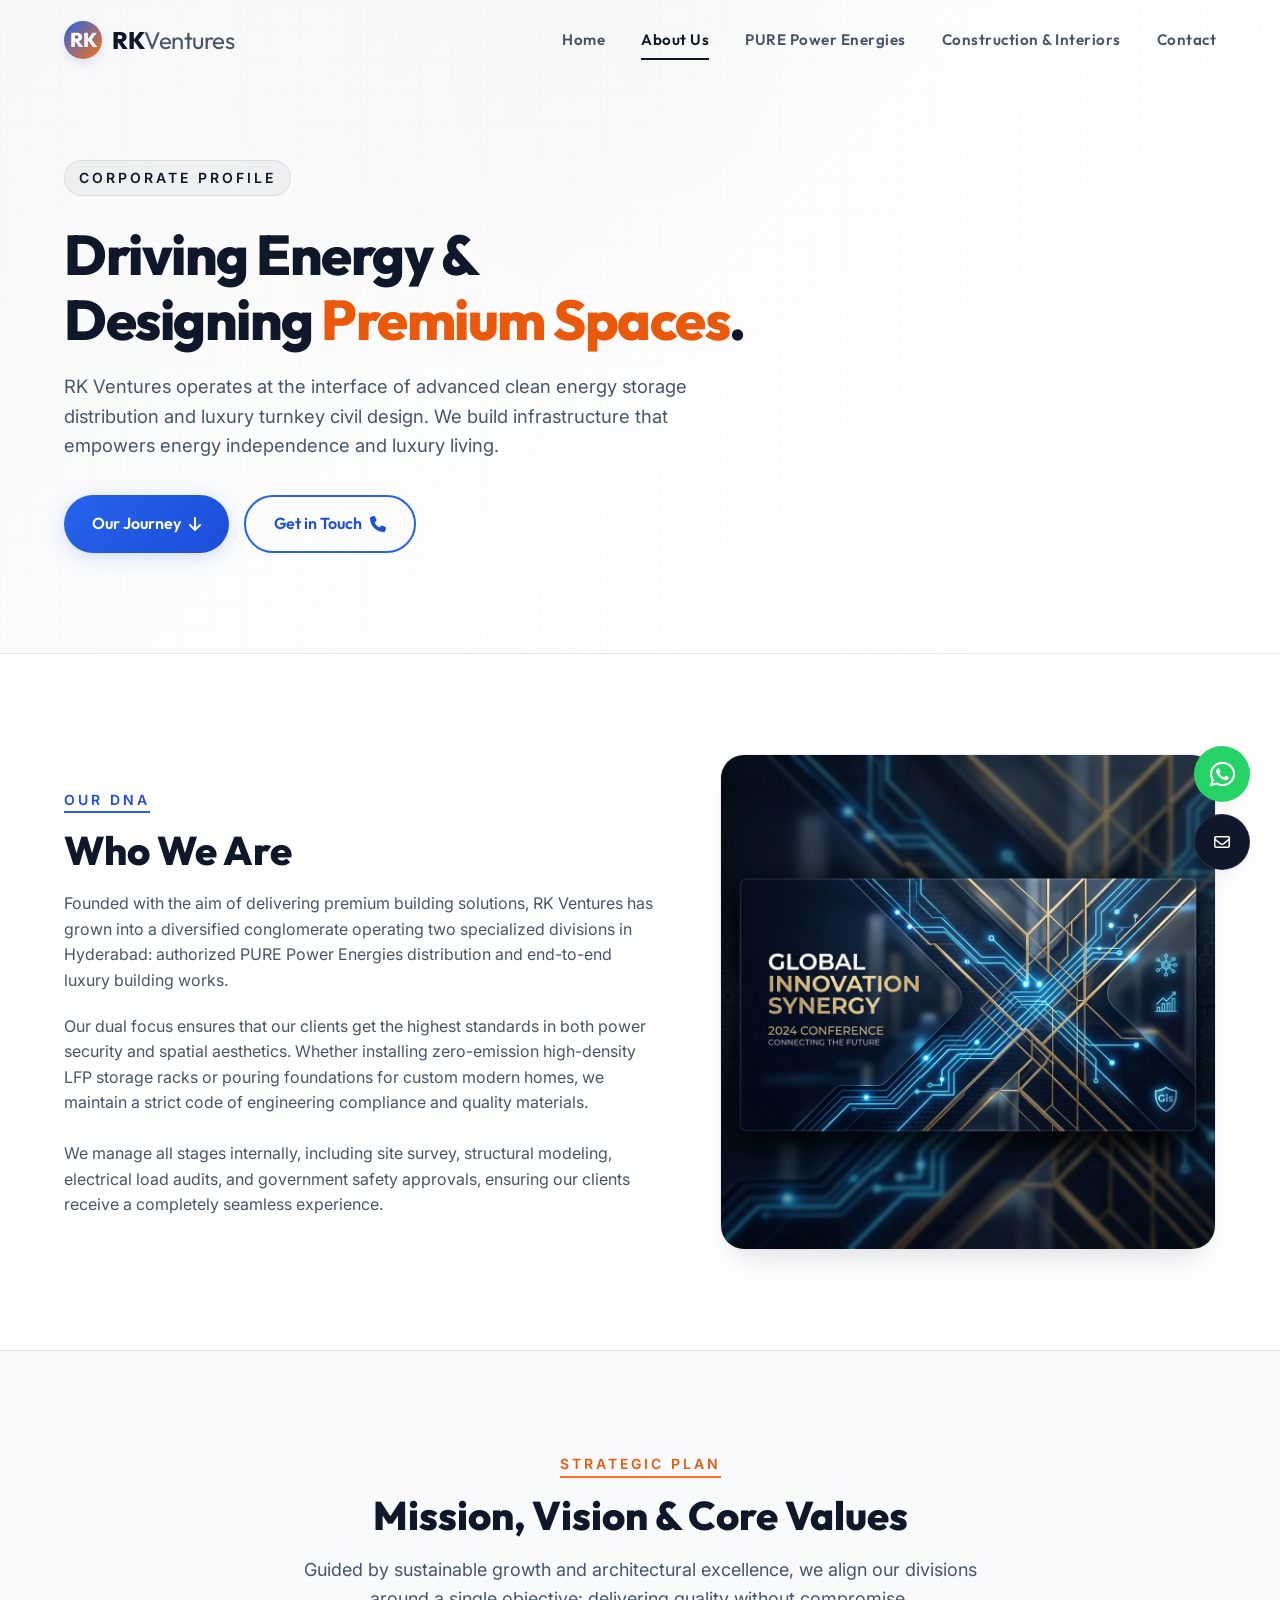
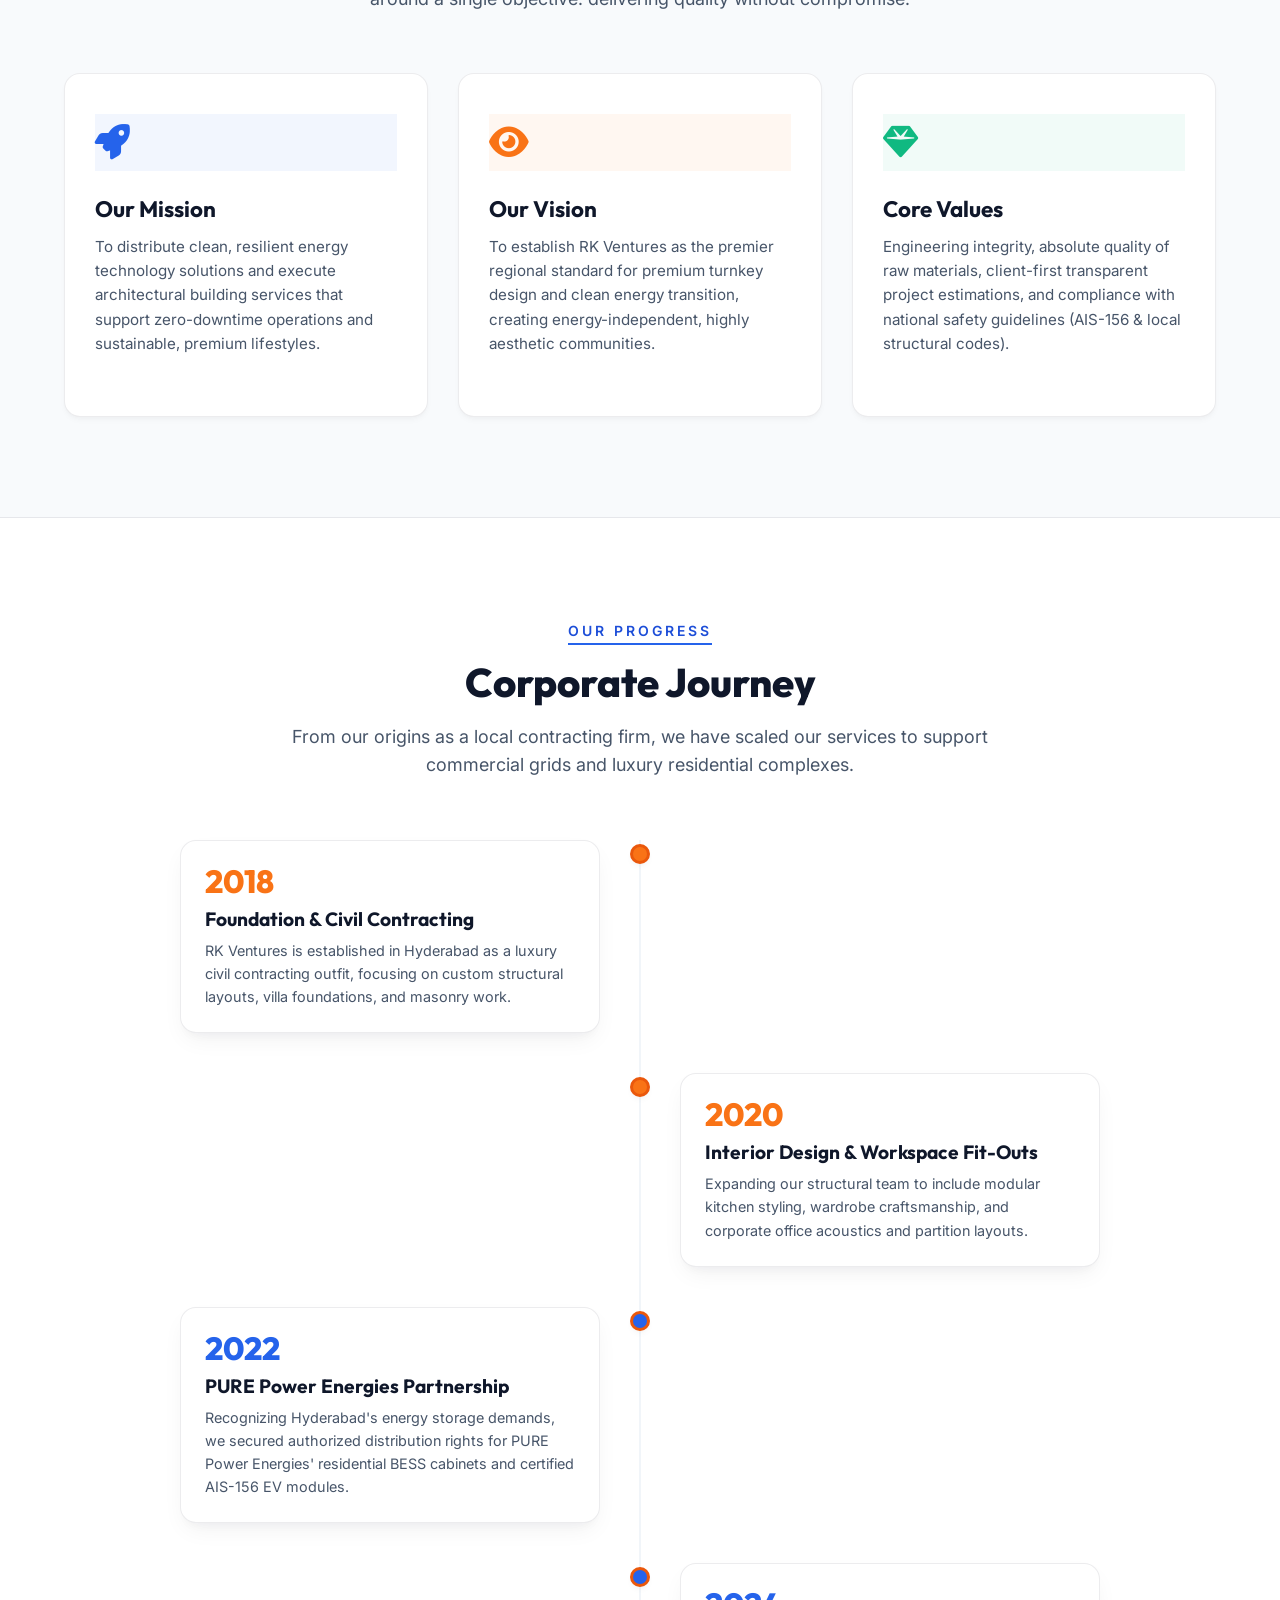
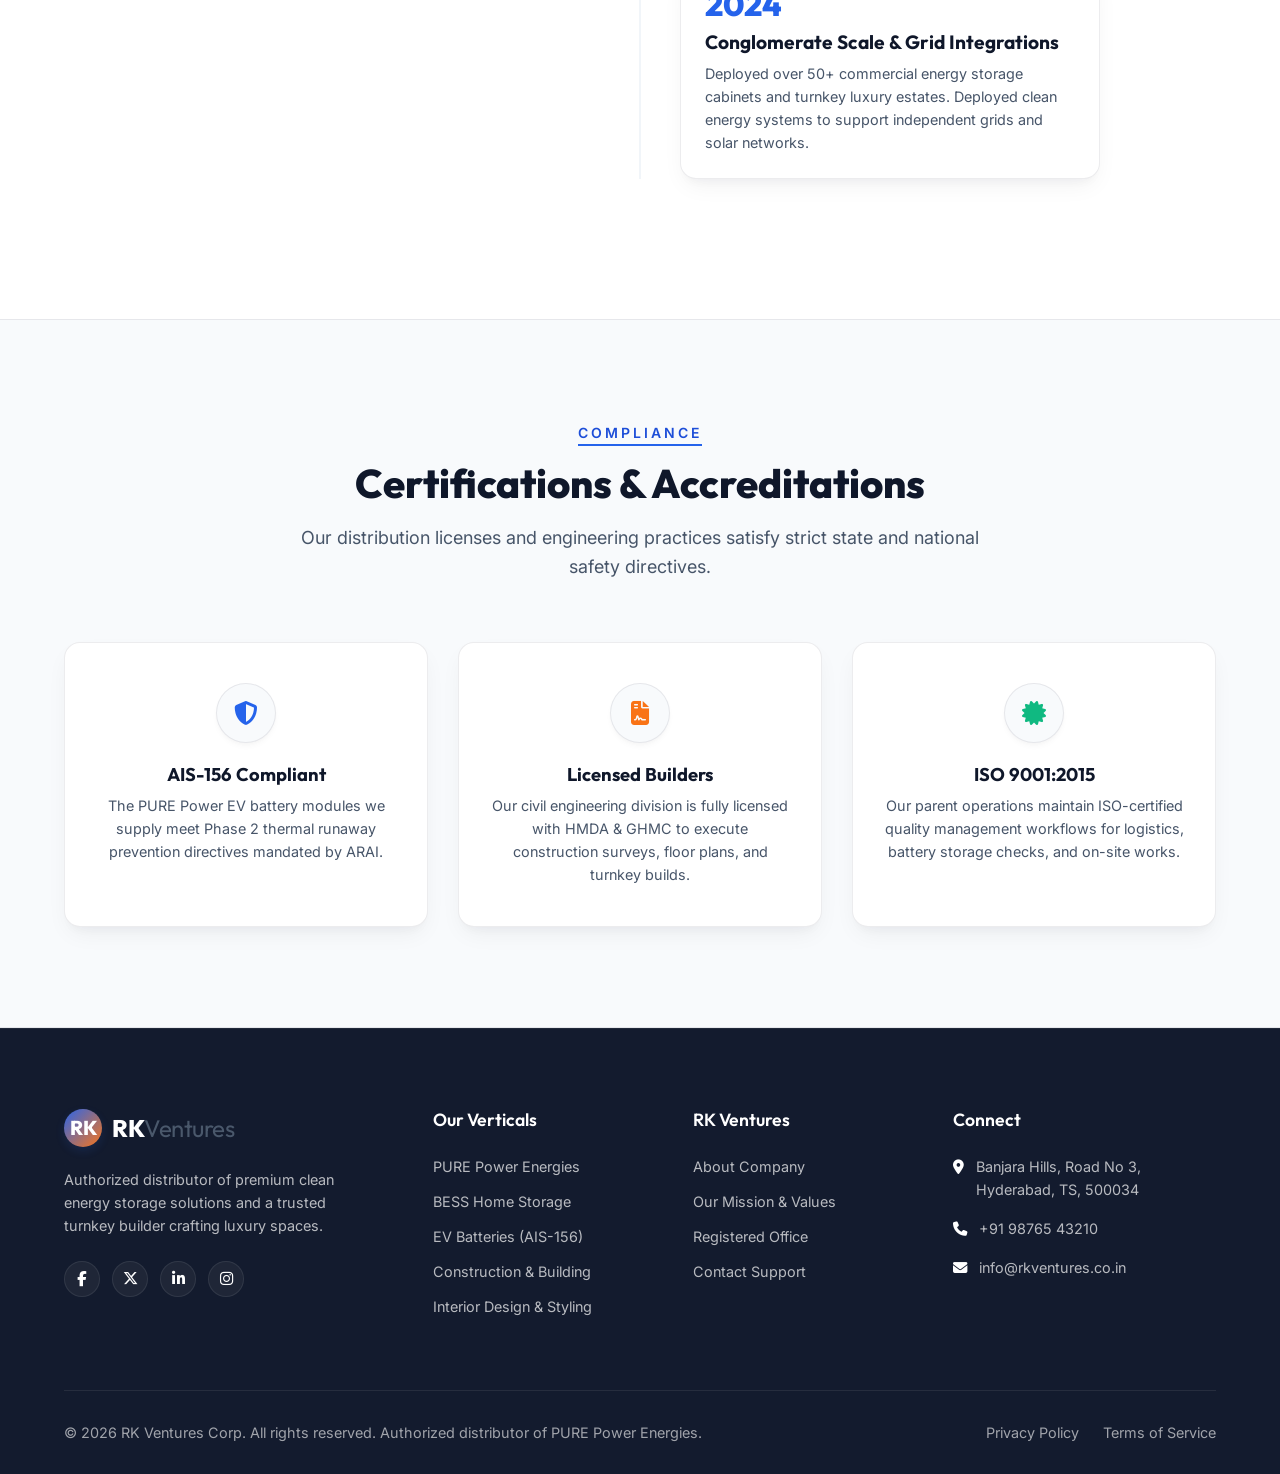
==== commit 568881e3: "Complete bright multi-page website with split-world hero and dedicated service portfolios" ====
--- a/about.html
+++ b/about.html
@@ -3,8 +3,8 @@
 <head>
   <meta charset="UTF-8">
   <meta name="viewport" content="width=device-width, initial-scale=1.0">
-  <title>About RK Ventures | Corporate Profile</title>
-  <meta name="description" content="Learn about RK Ventures' history, corporate mission, core values, and our authorization details for PURE Power battery systems.">
+  <title>About Us | Corporate Profile & Journey | RK Ventures</title>
+  <meta name="description" content="Discover the story, mission, and vision of RK Ventures—Hyderabad's premier provider of PURE Power Energies clean energy storage systems and turnkey luxury construction.">
   
   <!-- CSS Stylesheets -->
   <link rel="stylesheet" href="css/style.css">
@@ -28,7 +28,7 @@
         <a href="construction.html" class="nav-link nav-link-construction">Construction & Interiors</a>
         <a href="contact.html" class="nav-link">Contact</a>
       </nav>
-      <button class="hamburger">
+      <button class="hamburger" aria-label="Toggle navigation menu">
         <span></span>
         <span></span>
         <span></span>
@@ -37,106 +37,145 @@
   </header>
 
   <!-- Hero Section -->
-  <section class="hero-construction" style="height: 60vh; min-height: 400px; background: radial-gradient(circle at 50% 50%, rgba(23,32,53,0.5) 0%, rgba(10,14,23,1) 90%);">
-    <div class="container">
-      <div class="hero-corp-content text-center reveal" style="margin: 0 auto;">
-        <span class="section-subtitle badge-energy" style="letter-spacing: 4px;">About RK Ventures</span>
-        <h1 class="hero-corp-title" style="font-size: 3.5rem; margin-top: 15px;">Corporate Profile</h1>
-        <p class="hero-corp-desc" style="margin: 20px auto 0 auto;">Establishing trust through quality engineering distribution and architectural mastery.</p>
-      </div>
-    </div>
-  </section>
-
-  <!-- Profile Detail -->
+  <section class="hero-about">
+    <div class="container">
+      <div class="hero-corp-content reveal">
+        <span class="section-subtitle badge-energy" style="background: rgba(15, 23, 42, 0.04); padding: 6px 14px; border-radius: var(--border-radius-full); border: 1px solid var(--glass-border); color: var(--text-primary);">Corporate Profile</span>
+        <h1 class="hero-corp-title" style="margin-top: 15px;">Driving Energy &<br>Designing <span class="construction-accent-text">Premium Spaces</span>.</h1>
+        <p class="hero-corp-desc">RK Ventures operates at the interface of advanced clean energy storage distribution and luxury turnkey civil design. We build infrastructure that empowers energy independence and luxury living.</p>
+        <div class="hero-corp-actions">
+          <a href="#journey" class="btn btn-energy">Our Journey <i class="fa-solid fa-arrow-down"></i></a>
+          <a href="contact.html" class="btn btn-energy-outline">Get in Touch <i class="fa-solid fa-phone"></i></a>
+        </div>
+      </div>
+    </div>
+  </section>
+
+  <!-- Corporate Profile Overview -->
   <section class="section-padding">
     <div class="container">
       <div class="about-grid">
         <div class="reveal-left">
-          <span class="section-subtitle badge-energy">Our Story</span>
-          <h2 class="section-title">The Foundation of RK Ventures</h2>
-          <p style="margin-bottom: 20px; color: var(--text-secondary);">Founded as a diversified service house, RK Ventures set out to address two fundamental challenges in rapidly growing regions: access to stable, eco-friendly energy networks and the demand for high-caliber construction management.</p>
-          <p style="margin-bottom: 20px; color: var(--text-secondary);">Recognizing that modern infrastructure requires matching aesthetics with technological intelligence, we established our business divisions under a unified management framework. By partnering with leading brands like PURE Power Energies, we deliver industrial-grade components, while our custom construction crews bring structural integrity to every build.</p>
-          <p style="color: var(--text-secondary);">Today, RK Ventures functions as a trusted collaborator for luxury residential builders, commercial enterprise offices, and individuals seeking energy independence.</p>
-        </div>
-        <div class="reveal-right text-center" style="position: relative;">
-          <img src="assets/rk_ventures_hero.png" alt="RK Ventures Corporate Layout" style="border-radius: var(--border-radius-lg); border: 1px solid var(--glass-border); box-shadow: var(--shadow-md);">
-        </div>
-      </div>
-    </div>
-  </section>
-
-  <!-- Mission Vision Values -->
-  <section id="mission-vision" class="section-padding" style="background-color: var(--bg-secondary); border-top: 1px solid var(--glass-border); border-bottom: 1px solid var(--glass-border);">
+          <span class="section-subtitle badge-energy">Our DNA</span>
+          <h2 class="section-title">Who We Are</h2>
+          <p style="margin-bottom: 20px; color: var(--text-secondary);">Founded with the aim of delivering premium building solutions, RK Ventures has grown into a diversified conglomerate operating two specialized divisions in Hyderabad: authorized PURE Power Energies distribution and end-to-end luxury building works.</p>
+          <p style="color: var(--text-secondary); margin-bottom: 25px;">Our dual focus ensures that our clients get the highest standards in both power security and spatial aesthetics. Whether installing zero-emission high-density LFP storage racks or pouring foundations for custom modern homes, we maintain a strict code of engineering compliance and quality materials.</p>
+          <p style="color: var(--text-secondary);">We manage all stages internally, including site survey, structural modeling, electrical load audits, and government safety approvals, ensuring our clients receive a completely seamless experience.</p>
+        </div>
+        <div class="reveal-right text-center">
+          <img src="assets/rk_ventures_hero.png" alt="RK Ventures Corporate Building" style="border-radius: var(--border-radius-lg); border: 1px solid var(--glass-border); box-shadow: var(--shadow-lg); width: 100%;">
+        </div>
+      </div>
+    </div>
+  </section>
+
+  <!-- Directives Grid: Vision, Mission, Values -->
+  <section class="section-padding" style="background-color: var(--bg-secondary); border-top: 1px solid var(--glass-border); border-bottom: 1px solid var(--glass-border);">
     <div class="container">
       <div class="section-header text-center reveal">
-        <span class="section-subtitle badge-construction">Core Directives</span>
-        <h2 class="section-title">Our Vision, Mission & Values</h2>
-      </div>
-
-      <div class="corporate-values">
-        <div class="value-card reveal delay-1">
-          <div class="value-icon"><i class="fa-solid fa-eye" style="color: var(--color-energy);"></i></div>
-          <h3 class="about-feat-title" style="font-size: 1.3rem;">Our Vision</h3>
-          <p class="about-feat-desc" style="font-size: 0.95rem;">To lead the regional transition toward smart, decentralized clean energy networks while shaping beautiful cities through sustainable architecture.</p>
-        </div>
-        <div class="value-card reveal delay-2">
-          <div class="value-icon"><i class="fa-solid fa-bullseye" style="color: var(--color-construction);"></i></div>
-          <h3 class="about-feat-title" style="font-size: 1.3rem;">Our Mission</h3>
-          <p class="about-feat-desc" style="font-size: 0.95rem;">To provide certified, high-safety energy solutions alongside quality turnkey construction, executing projects transparently and building relationships on absolute trust.</p>
-        </div>
-        <div class="value-card reveal delay-3">
-          <div class="value-icon"><i class="fa-solid fa-handshake" style="color: var(--color-energy);"></i></div>
-          <h3 class="about-feat-title" style="font-size: 1.3rem;">Core Values</h3>
-          <p class="about-feat-desc" style="font-size: 0.95rem;">Innovation in technology, compliance with structural standards, engineering safety, design integrity, and customer-first support workflows.</p>
-        </div>
-      </div>
-    </div>
-  </section>
-
-  <!-- Timeline / Journey milestones -->
-  <section class="section-padding">
+        <span class="section-subtitle badge-construction">Strategic Plan</span>
+        <h2 class="section-title">Mission, Vision & Core Values</h2>
+        <p class="section-desc">Guided by sustainable growth and architectural excellence, we align our divisions around a single objective: delivering quality without compromise.</p>
+      </div>
+
+      <div class="services-grid" style="grid-template-columns: repeat(3, 1fr);">
+        <!-- Mission -->
+        <div class="service-card reveal delay-1" style="background: var(--bg-primary); border: 1px solid var(--glass-border); padding: 40px 30px; box-shadow: var(--shadow-sm);">
+          <div class="service-icon" style="background: rgba(37, 99, 235, 0.06); color: var(--color-energy);"><i class="fa-solid fa-rocket"></i></div>
+          <h3 class="service-title" style="margin-top: 20px;">Our Mission</h3>
+          <p class="service-desc" style="color: var(--text-secondary);">To distribute clean, resilient energy technology solutions and execute architectural building services that support zero-downtime operations and sustainable, premium lifestyles.</p>
+        </div>
+
+        <!-- Vision -->
+        <div class="service-card reveal delay-2" style="background: var(--bg-primary); border: 1px solid var(--glass-border); padding: 40px 30px; box-shadow: var(--shadow-sm);">
+          <div class="service-icon" style="background: rgba(249, 115, 22, 0.06); color: var(--color-construction);"><i class="fa-solid fa-eye"></i></div>
+          <h3 class="service-title" style="margin-top: 20px;">Our Vision</h3>
+          <p class="service-desc" style="color: var(--text-secondary);">To establish RK Ventures as the premier regional standard for premium turnkey design and clean energy transition, creating energy-independent, highly aesthetic communities.</p>
+        </div>
+
+        <!-- Core Values -->
+        <div class="service-card reveal delay-3" style="background: var(--bg-primary); border: 1px solid var(--glass-border); padding: 40px 30px; box-shadow: var(--shadow-sm);">
+          <div class="service-icon" style="background: rgba(16, 185, 129, 0.06); color: var(--color-success);"><i class="fa-solid fa-gem"></i></div>
+          <h3 class="service-title" style="margin-top: 20px;">Core Values</h3>
+          <p class="service-desc" style="color: var(--text-secondary);">Engineering integrity, absolute quality of raw materials, client-first transparent project estimations, and compliance with national safety guidelines (AIS-156 & local structural codes).</p>
+        </div>
+      </div>
+    </div>
+  </section>
+
+  <!-- Journey Timeline -->
+  <section id="journey" class="section-padding">
     <div class="container">
       <div class="section-header text-center reveal">
-        <span class="section-subtitle badge-energy">Milestones</span>
+        <span class="section-subtitle badge-energy">Our Progress</span>
         <h2 class="section-title">Corporate Journey</h2>
-        <p class="section-desc">A brief timeline of how we expanded our service capacities over the years.</p>
+        <p class="section-desc">From our origins as a local contracting firm, we have scaled our services to support commercial grids and luxury residential complexes.</p>
       </div>
 
       <div class="process-timeline reveal">
         <div class="timeline-step">
-          <div class="timeline-marker"></div>
-          <div class="timeline-step-card">
-            <div class="timeline-num">2018</div>
-            <h4 class="timeline-title">Incorporation</h4>
-            <p class="timeline-text">RK Ventures established to provide structural consulting and contracting services for regional real estate groups.</p>
-          </div>
-        </div>
-
-        <div class="timeline-step">
-          <div class="timeline-marker"></div>
-          <div class="timeline-step-card">
-            <div class="timeline-num">2020</div>
-            <h4 class="timeline-title">Turnkey Division Launch</h4>
-            <p class="timeline-text">Expanded operations to offer full turnkey civil engineering and modular interior design execution for residential homes.</p>
-          </div>
-        </div>
-
-        <div class="timeline-step">
-          <div class="timeline-marker"></div>
-          <div class="timeline-step-card">
-            <div class="timeline-num">2022</div>
-            <h4 class="timeline-title">Clean Energy Alignment</h4>
-            <p class="timeline-text">Recognizing global energy trends, we initialized our energy division and established partnerships for distribution.</p>
-          </div>
-        </div>
-
-        <div class="timeline-step">
-          <div class="timeline-marker"></div>
-          <div class="timeline-step-card">
-            <div class="timeline-num">2024</div>
-            <h4 class="timeline-title">Authorized PURE Power Partnership</h4>
-            <p class="timeline-text">Secured official distribution authorization for PURE Power Energies' BESS systems and advanced EV battery product lines.</p>
-          </div>
+          <div class="timeline-marker" style="background-color: var(--color-construction);"></div>
+          <div class="timeline-step-card">
+            <div class="timeline-num" style="color: var(--color-construction);">2018</div>
+            <h4 class="timeline-title">Foundation & Civil Contracting</h4>
+            <p class="timeline-text">RK Ventures is established in Hyderabad as a luxury civil contracting outfit, focusing on custom structural layouts, villa foundations, and masonry work.</p>
+          </div>
+        </div>
+
+        <div class="timeline-step">
+          <div class="timeline-marker" style="background-color: var(--color-construction);"></div>
+          <div class="timeline-step-card">
+            <div class="timeline-num" style="color: var(--color-construction);">2020</div>
+            <h4 class="timeline-title">Interior Design & Workspace Fit-Outs</h4>
+            <p class="timeline-text">Expanding our structural team to include modular kitchen styling, wardrobe craftsmanship, and corporate office acoustics and partition layouts.</p>
+          </div>
+        </div>
+
+        <div class="timeline-step">
+          <div class="timeline-marker" style="background-color: var(--color-energy);"></div>
+          <div class="timeline-step-card">
+            <div class="timeline-num" style="color: var(--color-energy);">2022</div>
+            <h4 class="timeline-title">PURE Power Energies Partnership</h4>
+            <p class="timeline-text">Recognizing Hyderabad's energy storage demands, we secured authorized distribution rights for PURE Power Energies' residential BESS cabinets and certified AIS-156 EV modules.</p>
+          </div>
+        </div>
+
+        <div class="timeline-step">
+          <div class="timeline-marker" style="background-color: var(--color-energy);"></div>
+          <div class="timeline-step-card">
+            <div class="timeline-num" style="color: var(--color-energy);">2024</div>
+            <h4 class="timeline-title">Conglomerate Scale & Grid Integrations</h4>
+            <p class="timeline-text">Deployed over 50+ commercial energy storage cabinets and turnkey luxury estates. Deployed clean energy systems to support independent grids and solar networks.</p>
+          </div>
+        </div>
+      </div>
+    </div>
+  </section>
+
+  <!-- Certifications and Accreditations -->
+  <section class="section-padding" style="background-color: var(--bg-secondary); border-top: 1px solid var(--glass-border); border-bottom: 1px solid var(--glass-border);">
+    <div class="container">
+      <div class="section-header text-center reveal">
+        <span class="section-subtitle badge-energy">Compliance</span>
+        <h2 class="section-title">Certifications & Accreditations</h2>
+        <p class="section-desc">Our distribution licenses and engineering practices satisfy strict state and national safety directives.</p>
+      </div>
+
+      <div class="corporate-values" style="grid-template-columns: repeat(3, 1fr);">
+        <div class="value-card reveal delay-1" style="background: var(--bg-primary); border: 1px solid var(--glass-border);">
+          <div class="value-icon"><i class="fa-solid fa-shield-halved" style="color: var(--color-energy);"></i></div>
+          <h3 class="about-feat-title">AIS-156 Compliant</h3>
+          <p class="about-feat-desc">The PURE Power EV battery modules we supply meet Phase 2 thermal runaway prevention directives mandated by ARAI.</p>
+        </div>
+        <div class="value-card reveal delay-2" style="background: var(--bg-primary); border: 1px solid var(--glass-border);">
+          <div class="value-icon"><i class="fa-solid fa-file-contract" style="color: var(--color-construction);"></i></div>
+          <h3 class="about-feat-title">Licensed Builders</h3>
+          <p class="about-feat-desc">Our civil engineering division is fully licensed with HMDA & GHMC to execute construction surveys, floor plans, and turnkey builds.</p>
+        </div>
+        <div class="value-card reveal delay-3" style="background: var(--bg-primary); border: 1px solid var(--glass-border);">
+          <div class="value-icon"><i class="fa-solid fa-certificate" style="color: var(--color-success);"></i></div>
+          <h3 class="about-feat-title">ISO 9001:2015</h3>
+          <p class="about-feat-desc">Our parent operations maintain ISO-certified quality management workflows for logistics, battery storage checks, and on-site works.</p>
         </div>
       </div>
     </div>
@@ -145,7 +184,7 @@
   <!-- Sticky Actions (WhatsApp and Enquiry Trigger) -->
   <div class="sticky-actions">
     <a href="#" class="float-btn float-whatsapp" aria-label="Chat on WhatsApp"><i class="fa-brands fa-whatsapp"></i></a>
-    <div class="float-btn float-enquiry" aria-label="Open Enquiry Form"><i class="fa-regular fa-envelope"></i></div>
+    <a href="contact.html" class="float-btn float-enquiry-link" aria-label="Open Contact Page" style="display: flex; align-items: center; justify-content: center; width: 56px; height: 56px; border-radius: 50%; background: var(--bg-dark); color: var(--bg-white); box-shadow: var(--shadow-md); transition: var(--transition-fast); border: 1px solid rgba(255,255,255,0.1);"><i class="fa-regular fa-envelope"></i></a>
   </div>
 
   <!-- Footer -->
@@ -159,10 +198,10 @@
           </a>
           <p class="footer-about-text">Authorized distributor of premium clean energy storage solutions and a trusted turnkey builder crafting luxury spaces.</p>
           <div class="footer-socials">
-            <a href="#" class="social-link"><i class="fa-brands fa-facebook-f"></i></a>
-            <a href="#" class="social-link"><i class="fa-brands fa-x-twitter"></i></a>
-            <a href="#" class="social-link"><i class="fa-brands fa-linkedin-in"></i></a>
-            <a href="#" class="social-link"><i class="fa-brands fa-instagram"></i></a>
+            <a href="#" class="social-link" aria-label="Facebook"><i class="fa-brands fa-facebook-f"></i></a>
+            <a href="#" class="social-link" aria-label="Twitter"><i class="fa-brands fa-x-twitter"></i></a>
+            <a href="#" class="social-link" aria-label="LinkedIn"><i class="fa-brands fa-linkedin-in"></i></a>
+            <a href="#" class="social-link" aria-label="Instagram"><i class="fa-brands fa-instagram"></i></a>
           </div>
         </div>
 
@@ -170,10 +209,10 @@
           <h4 class="footer-col-title">Our Verticals</h4>
           <ul class="footer-links-list">
             <li><a href="energy.html">PURE Power Energies</a></li>
-            <li><a href="energy.html#bess-systems">BESS Home Storage</a></li>
+            <li><a href="energy.html#bess-catalog">BESS Home Storage</a></li>
             <li><a href="energy.html#ev-batteries">EV Batteries (AIS-156)</a></li>
             <li><a href="construction.html">Construction & Building</a></li>
-            <li><a href="construction.html#interiors">Interior Design & Styling</a></li>
+            <li><a href="construction.html#services-detail">Interior Design & Styling</a></li>
           </ul>
         </div>
 
@@ -181,9 +220,9 @@
           <h4 class="footer-col-title">RK Ventures</h4>
           <ul class="footer-links-list">
             <li><a href="about.html">About Company</a></li>
-            <li><a href="about.html#mission-vision">Our Mission & Values</a></li>
+            <li><a href="about.html#journey">Our Mission & Values</a></li>
             <li><a href="contact.html">Registered Office</a></li>
-            <li><a href="contact.html#enquiry-form">Careers & Partners</a></li>
+            <li><a href="contact.html#enquiry-section">Contact Support</a></li>
           </ul>
         </div>
 
@@ -196,11 +235,11 @@
             </li>
             <li>
               <span><i class="fa-solid fa-phone"></i></span>
-              <span>+91 98765 43210</span>
+              <span><a href="tel:+919876543210">+91 98765 43210</a></span>
             </li>
             <li>
               <span><i class="fa-solid fa-envelope"></i></span>
-              <span>info@rkventures.co.in</span>
+              <span><a href="mailto:info@rkventures.co.in">info@rkventures.co.in</a></span>
             </li>
           </ul>
         </div>
--- a/css/style.css
+++ b/css/style.css
@@ -1,33 +1,30 @@
 @import url('https://fonts.googleapis.com/css2?family=Inter:wght@300;400;500;600;700&family=Outfit:wght@300;400;500;600;700;800&display=swap');
 
 /* ==========================================
-   DESIGN SYSTEM VARIABLES (BRIGHT & PREMIUM)
+   DESIGN SYSTEM VARIABLES (BRIGHT & VIBRANT)
    ========================================== */
 :root {
   /* Colors - Bright Base */
-  --bg-primary: #ffffff;
-  --bg-secondary: #f8fafc;           /* Light grey-blue */
-  --bg-accent: #f1f5f9;              /* Accent borders/boxes */
-  --bg-dark: #0a0e17;                /* Dark anchor for footers/overlays */
+  --bg-primary: #ffffff;             /* Pure White */
+  --bg-secondary: #f8fafc;           /* Light slate grey */
+  --bg-accent: #f1f5f9;              /* Light border / accents */
+  --bg-dark: #0f172a;                /* Charcoal navy for dark footer anchor */
   --bg-white: #ffffff;
-  --bg-light-gray: #f8fafc;
   
   /* Text Colors - High Contrast */
-  --text-primary: #0f172a;           /* Dark Slate */
+  --text-primary: #0f172a;           /* Deep Slate Charcoal */
   --text-secondary: #475569;         /* Medium Slate */
-  --text-muted: #64748b;             /* Cool Grey */
-  --text-dark: #0f172a;
-  --text-dark-secondary: #475569;
-  --text-light: #f8fafc;             /* Light text for dark panels */
+  --text-muted: #94a3b8;             /* Cool Grey */
+  --text-light: #f8fafc;             /* Light text for dark panels (footer) */
   
   /* Brand Accents - Vibrant & Bright */
-  --color-energy: #00b4d8;           /* Bright Vibrant Cyan-Blue */
-  --color-energy-rgb: 0, 180, 216;
-  --color-energy-dark: #0077b6;
+  --color-energy: #2563eb;           /* Vibrant Royal Blue */
+  --color-energy-rgb: 37, 99, 235;
+  --color-energy-dark: #1d4ed8;
   
-  --color-construction: #d4af37;     /* Bright Champagne Gold */
-  --color-construction-rgb: 212, 175, 55;
-  --color-construction-dark: #b8860b;
+  --color-construction: #f97316;     /* Vibrant Coral Orange */
+  --color-construction-rgb: 249, 115, 22;
+  --color-construction-dark: #ea580c;
   
   --color-success: #10b981;
   --color-error: #ef4444;
@@ -38,17 +35,17 @@
   --border-radius-lg: 24px;
   --border-radius-full: 9999px;
   
-  --shadow-sm: 0 4px 6px -1px rgba(0, 0, 0, 0.05), 0 2px 4px -1px rgba(0, 0, 0, 0.03);
-  --shadow-md: 0 10px 25px -5px rgba(15, 23, 42, 0.08), 0 8px 10px -6px rgba(15, 23, 42, 0.05);
-  --shadow-lg: 0 20px 40px -15px rgba(15, 23, 42, 0.12), 0 15px 20px -10px rgba(15, 23, 42, 0.08);
+  --shadow-sm: 0 4px 6px -1px rgba(15, 23, 42, 0.03), 0 2px 4px -1px rgba(15, 23, 42, 0.02);
+  --shadow-md: 0 10px 25px -5px rgba(15, 23, 42, 0.06), 0 8px 10px -6px rgba(15, 23, 42, 0.04);
+  --shadow-lg: 0 20px 40px -15px rgba(15, 23, 42, 0.1), 0 15px 20px -10px rgba(15, 23, 42, 0.05);
   
-  /* Glassmorphism - Bright theme */
+  /* Glassmorphism - Bright */
   --glass-bg: rgba(255, 255, 255, 0.85);
   --glass-border: rgba(15, 23, 42, 0.08);
-  --glass-shadow: 0 8px 32px 0 rgba(15, 23, 42, 0.04);
+  --glass-shadow: 0 8px 32px 0 rgba(15, 23, 42, 0.03);
   
-  --transition-smooth: all 0.4s cubic-bezier(0.16, 1, 0.3, 1);
-  --transition-fast: all 0.25s ease;
+  --transition-smooth: all 0.5s cubic-bezier(0.16, 1, 0.3, 1);
+  --transition-fast: all 0.2s ease;
   
   /* Header heights */
   --navbar-height: 80px;
@@ -196,13 +193,13 @@
 /* Energy Button Style */
 .btn-energy {
   background: linear-gradient(135deg, var(--color-energy), var(--color-energy-dark));
-  color: var(--bg-white);
-  box-shadow: 0 4px 20px rgba(0, 180, 216, 0.2);
+  color: var(--bg-primary);
+  box-shadow: 0 4px 20px rgba(37, 99, 235, 0.2);
 }
 
 .btn-energy:hover {
   transform: translateY(-3px);
-  box-shadow: 0 8px 25px rgba(0, 180, 216, 0.35);
+  box-shadow: 0 8px 25px rgba(37, 99, 235, 0.35);
 }
 
 .btn-energy-outline {
@@ -212,21 +209,21 @@
 }
 
 .btn-energy-outline:hover {
-  background: rgba(0, 180, 216, 0.05);
-  box-shadow: 0 0 15px rgba(0, 180, 216, 0.1);
+  background: rgba(37, 99, 235, 0.05);
+  box-shadow: 0 0 15px rgba(37, 99, 235, 0.1);
   transform: translateY(-2px);
 }
 
 /* Construction Button Style */
 .btn-construction {
   background: linear-gradient(135deg, var(--color-construction), var(--color-construction-dark));
-  color: var(--bg-white);
-  box-shadow: 0 4px 20px rgba(212, 175, 55, 0.2);
+  color: var(--bg-primary);
+  box-shadow: 0 4px 20px rgba(249, 115, 22, 0.2);
 }
 
 .btn-construction:hover {
   transform: translateY(-3px);
-  box-shadow: 0 8px 25px rgba(212, 175, 55, 0.35);
+  box-shadow: 0 8px 25px rgba(249, 115, 22, 0.35);
 }
 
 .btn-construction-outline {
@@ -236,24 +233,22 @@
 }
 
 .btn-construction-outline:hover {
-  background: rgba(212, 175, 55, 0.05);
-  box-shadow: 0 0 15px rgba(212, 175, 55, 0.1);
+  background: rgba(249, 115, 22, 0.05);
+  box-shadow: 0 0 15px rgba(249, 115, 22, 0.1);
   transform: translateY(-2px);
 }
 
 /* Corporate General Buttons */
 .btn-corporate {
-  background: var(--bg-secondary);
+  background: var(--bg-accent);
   color: var(--text-primary);
   border: 1px solid var(--glass-border);
-  box-shadow: var(--shadow-sm);
 }
 
 .btn-corporate:hover {
   background: var(--text-primary);
-  color: var(--bg-white);
+  color: var(--bg-primary);
   transform: translateY(-2px);
-  box-shadow: var(--shadow-md);
 }
 
 /* ==========================================
@@ -267,7 +262,6 @@
   height: var(--navbar-height);
   z-index: 1000;
   transition: var(--transition-smooth);
-  background-color: transparent;
 }
 
 .header.scrolled {
@@ -304,7 +298,7 @@
   color: var(--bg-white);
   font-family: 'Outfit', sans-serif;
   font-size: 1.25rem;
-  box-shadow: 0 4px 10px rgba(0, 180, 216, 0.2);
+  box-shadow: 0 4px 10px rgba(37, 99, 235, 0.15);
 }
 
 .logo-text {
@@ -329,7 +323,7 @@
 .nav-link {
   font-family: 'Outfit', sans-serif;
   font-size: 0.95rem;
-  font-weight: 550;
+  font-weight: 600;
   letter-spacing: 0.5px;
   position: relative;
   padding: 8px 0;
@@ -355,7 +349,6 @@
   width: 100%;
 }
 
-/* Nav links customized per portal */
 .nav-link-energy:hover, .nav-link-energy.active {
   color: var(--color-energy-dark);
 }
@@ -389,212 +382,300 @@
 }
 
 /* ==========================================
-   HOMEPAGE SPECIFICS (DUAL PORTAL)
+   SIGNATURE SPLIT-WORLD HERO (BRIGHT THEME)
    ========================================== */
-
-/* Hero Section - Bright & Vibrant Gradients */
-.hero-corporate {
+.hero-split {
+  display: flex;
   height: 100vh;
-  min-height: 650px;
-  display: flex;
-  align-items: center;
+  min-height: 600px;
+  overflow: hidden;
+  position: relative;
+  background-color: var(--bg-primary);
+}
+
+.hero-split-panel {
+  flex: 1;
+  height: 100%;
   position: relative;
   overflow: hidden;
-  background: linear-gradient(135deg, #f8fafc 0%, #edf2f9 100%);
-}
-
-.hero-corporate::before {
-  content: '';
-  position: absolute;
-  top: -15%;
-  right: -5%;
-  width: 700px;
-  height: 700px;
-  background: radial-gradient(circle, rgba(0, 180, 216, 0.12) 0%, rgba(255,255,255,0) 70%);
-  z-index: 0;
-  pointer-events: none;
-  filter: blur(50px);
-}
-
-.hero-corporate::after {
-  content: '';
-  position: absolute;
-  bottom: -15%;
-  left: -5%;
-  width: 700px;
-  height: 700px;
-  background: radial-gradient(circle, rgba(212, 175, 55, 0.1) 0%, rgba(255,255,255,0) 70%);
-  z-index: 0;
-  pointer-events: none;
-  filter: blur(50px);
-}
-
-.hero-corp-content {
-  position: relative;
-  z-index: 2;
-  max-width: 850px;
-}
-
-.hero-corp-tagline {
-  font-family: 'Outfit', sans-serif;
-  font-size: 1.1rem;
-  letter-spacing: 4px;
-  text-transform: uppercase;
-  color: var(--color-energy-dark);
-  margin-bottom: 20px;
-  display: flex;
-  align-items: center;
-  gap: 12px;
-  flex-wrap: wrap;
-  font-weight: 700;
-}
-
-.tagline-sep {
-  width: 6px;
-  height: 6px;
-  background-color: var(--color-construction-dark);
-  border-radius: 50%;
-}
-
-.hero-corp-title {
-  font-size: 4.5rem;
-  font-weight: 800;
-  line-height: 1.1;
-  letter-spacing: -2px;
-  margin-bottom: 24px;
-  background: linear-gradient(135deg, var(--text-primary) 30%, #334155 100%);
-  -webkit-background-clip: text;
-  -webkit-text-fill-color: transparent;
-}
-
-.hero-corp-desc {
-  font-size: 1.25rem;
-  color: var(--text-secondary);
-  max-width: 650px;
-  margin-bottom: 40px;
-}
-
-.hero-corp-actions {
-  display: flex;
-  gap: 16px;
-  flex-wrap: wrap;
-}
-
-/* Division Cards Portal Grid */
-.portal-grid {
-  display: grid;
-  grid-template-columns: 1fr 1fr;
-  gap: 30px;
-  margin-top: 40px;
-}
-
-.portal-card {
-  position: relative;
-  height: 520px;
-  border-radius: var(--border-radius-lg);
-  overflow: hidden;
-  border: 1px solid var(--glass-border);
-  background-color: var(--bg-secondary);
   display: flex;
   flex-direction: column;
-  justify-content: flex-end;
-  padding: 48px;
-  box-shadow: var(--shadow-md);
+  justify-content: center;
+  align-items: center;
+  padding: 80px 48px;
+  text-align: center;
   transition: var(--transition-smooth);
   z-index: 1;
 }
 
-.portal-card::before {
+/* Hover Scaling states */
+.hero-split.hover-left .hero-split-left {
+  flex: 1.25;
+}
+.hero-split.hover-left .hero-split-right {
+  flex: 0.75;
+}
+.hero-split.hover-right .hero-split-right {
+  flex: 1.25;
+}
+.hero-split.hover-right .hero-split-left {
+  flex: 0.75;
+}
+
+/* Left panel (PURE Power Energies - Teal/Blue theme on bright ice-blue background) */
+.hero-split-left {
+  background: radial-gradient(circle at 30% 50%, rgba(37, 99, 235, 0.08) 0%, rgba(239, 246, 255, 0) 70%), #eff6ff;
+  border-right: 1px solid rgba(15, 23, 42, 0.04);
+}
+
+#circuitCanvas {
+  position: absolute;
+  top: 0;
+  left: 0;
+  width: 100%;
+  height: 100%;
+  pointer-events: none;
+  z-index: 0;
+  opacity: 0.85;
+}
+
+/* Right panel (Construction & Interiors - Coral orange blueprint on bright peach background) */
+.hero-split-right {
+  background-color: #fff7ed;
+  background-image: 
+    linear-gradient(rgba(249, 115, 22, 0.04) 1px, transparent 1px),
+    linear-gradient(90deg, rgba(249, 115, 22, 0.04) 1px, transparent 1px);
+  background-size: 40px 40px;
+  background-position: center center;
+}
+
+.hero-split-right::after {
   content: '';
   position: absolute;
   top: 0;
   left: 0;
   width: 100%;
   height: 100%;
-  background: linear-gradient(180deg, rgba(15, 23, 42, 0) 10%, rgba(15, 23, 42, 0.8) 85%);
+  background: radial-gradient(circle at 70% 50%, rgba(249, 115, 22, 0.06) 0%, rgba(255, 247, 237, 0) 70%);
+  pointer-events: none;
+  z-index: 0;
+}
+
+.hero-panel-content {
+  position: relative;
   z-index: 2;
+  max-width: 480px;
+  display: flex;
+  flex-direction: column;
+  align-items: center;
+  gap: 20px;
+  pointer-events: auto;
   transition: var(--transition-smooth);
 }
 
-.portal-bg {
+.hero-split-panel:not(:hover) .hero-panel-content {
+  opacity: 0.9;
+}
+
+.hero-split-panel:hover .hero-panel-content {
+  transform: scale(1.03);
+}
+
+.hero-panel-tag {
+  font-family: 'Outfit', sans-serif;
+  font-size: 0.85rem;
+  font-weight: 700;
+  letter-spacing: 3px;
+  text-transform: uppercase;
+}
+
+.hero-tag-energy {
+  color: var(--color-energy-dark);
+}
+
+.hero-tag-construction {
+  color: var(--color-construction-dark);
+}
+
+.hero-panel-title {
+  font-size: 3rem;
+  font-weight: 800;
+  line-height: 1.1;
+  letter-spacing: -1.5px;
+  color: var(--text-primary);
+}
+
+.hero-panel-desc {
+  color: var(--text-secondary);
+  font-size: 1.05rem;
+}
+
+/* Center Brand badge */
+.hero-brand-center {
+  position: absolute;
+  top: 50%;
+  left: 50%;
+  transform: translate(-50%, -50%);
+  width: 90px;
+  height: 90px;
+  border-radius: 50%;
+  background: var(--bg-primary);
+  display: flex;
+  align-items: center;
+  justify-content: center;
+  color: var(--text-primary);
+  font-family: 'Outfit', sans-serif;
+  font-weight: 800;
+  font-size: 1.85rem;
+  z-index: 10;
+  border: 4px solid var(--bg-primary);
+  box-shadow: 0 8px 24px rgba(15, 23, 42, 0.08);
+  pointer-events: none;
+  transition: var(--transition-smooth);
+}
+
+.hero-brand-center::after {
+  content: '';
+  position: absolute;
+  top: -4px;
+  left: -4px;
+  right: -4px;
+  bottom: -4px;
+  border-radius: 50%;
+  background: linear-gradient(135deg, var(--color-energy), var(--color-construction));
+  z-index: -1;
+}
+
+.hero-split.hover-left .hero-brand-center {
+  box-shadow: 0 0 30px rgba(37, 99, 235, 0.25);
+  transform: translate(-50%, -50%) scale(1.05);
+}
+
+.hero-split.hover-right .hero-brand-center {
+  box-shadow: 0 0 30px rgba(249, 115, 22, 0.25);
+  transform: translate(-50%, -50%) scale(1.05);
+}
+
+/* ==========================================
+   SUBPAGE HERO STYLES (BRIGHT THEME)
+   ========================================== */
+.hero-energy,
+.hero-construction,
+.hero-about,
+.hero-contact {
+  position: relative;
+  padding: 160px 0 100px 0;
+  overflow: hidden;
+}
+
+.hero-energy {
+  background: linear-gradient(135deg, rgba(37, 99, 235, 0.05) 0%, rgba(255, 255, 255, 1) 70%),
+              radial-gradient(circle at 10% 20%, rgba(37, 99, 235, 0.05) 0%, transparent 40%);
+  border-bottom: 1px solid rgba(37, 99, 235, 0.08);
+}
+
+.hero-construction {
+  background: linear-gradient(135deg, rgba(249, 115, 22, 0.05) 0%, rgba(255, 255, 255, 1) 70%),
+              radial-gradient(circle at 90% 10%, rgba(249, 115, 22, 0.05) 0%, transparent 40%);
+  border-bottom: 1px solid rgba(249, 115, 22, 0.08);
+}
+
+.hero-about {
+  background: linear-gradient(135deg, rgba(15, 23, 26, 0.03) 0%, rgba(255, 255, 255, 1) 70%),
+              radial-gradient(circle at 50% 10%, rgba(15, 23, 26, 0.03) 0%, transparent 50%);
+  border-bottom: 1px solid var(--glass-border);
+}
+
+.hero-contact {
+  background: linear-gradient(135deg, rgba(15, 23, 26, 0.03) 0%, rgba(255, 255, 255, 1) 70%),
+              radial-gradient(circle at 50% 10%, rgba(15, 23, 26, 0.03) 0%, transparent 50%);
+  border-bottom: 1px solid var(--glass-border);
+}
+
+.hero-energy::before,
+.hero-construction::before,
+.hero-about::before,
+.hero-contact::before {
+  content: '';
   position: absolute;
   top: 0;
   left: 0;
-  width: 100%;
-  height: 100%;
-  background-size: cover;
-  background-position: center;
-  z-index: 0;
-  transition: var(--transition-smooth);
-  filter: grayscale(10%) brightness(85%);
-}
-
-.portal-card:hover .portal-bg {
-  transform: scale(1.08);
-  filter: grayscale(0%) brightness(95%);
-}
-
-.portal-card-content {
+  right: 0;
+  bottom: 0;
+  opacity: 0.3;
+  pointer-events: none;
+  z-index: 1;
+}
+
+.hero-energy::before {
+  background-image: linear-gradient(rgba(37, 99, 235, 0.03) 1px, transparent 1px),
+                    linear-gradient(90deg, rgba(37, 99, 235, 0.03) 1px, transparent 1px);
+  background-size: 30px 30px;
+}
+
+.hero-construction::before {
+  background-image: linear-gradient(rgba(249, 115, 22, 0.03) 1px, transparent 1px),
+                    linear-gradient(90deg, rgba(249, 115, 22, 0.03) 1px, transparent 1px);
+  background-size: 30px 30px;
+}
+
+.hero-about::before,
+.hero-contact::before {
+  background-image: linear-gradient(rgba(71, 85, 105, 0.02) 1px, transparent 1px),
+                    linear-gradient(90deg, rgba(71, 85, 105, 0.02) 1px, transparent 1px);
+  background-size: 30px 30px;
+}
+
+.hero-corp-content {
   position: relative;
-  z-index: 3;
-}
-
-.portal-tag {
+  z-index: 2;
+  max-width: 800px;
+}
+
+.hero-corp-title {
   font-family: 'Outfit', sans-serif;
-  font-size: 0.8rem;
-  font-weight: 700;
-  text-transform: uppercase;
-  letter-spacing: 2px;
-  margin-bottom: 12px;
-  display: inline-block;
-  padding: 4px 12px;
-  border-radius: var(--border-radius-full);
-}
-
-.portal-tag-energy {
-  background: rgba(0, 180, 216, 0.15);
-  color: var(--bg-white);
-  border: 1px solid rgba(255, 255, 255, 0.4);
-}
-
-.portal-tag-construction {
-  background: rgba(212, 175, 55, 0.2);
-  color: var(--bg-white);
-  border: 1px solid rgba(255, 255, 255, 0.4);
-}
-
-.portal-title {
-  font-size: 2.2rem;
+  font-size: 3.5rem;
   font-weight: 800;
-  margin-bottom: 16px;
-  letter-spacing: -0.5px;
-  color: var(--bg-white);
-}
-
-.portal-desc {
-  color: rgba(255, 255, 255, 0.85);
-  margin-bottom: 30px;
-  max-width: 420px;
-  font-size: 1.05rem;
-}
-
-.portal-card:hover {
-  transform: translateY(-8px);
-  box-shadow: var(--shadow-lg);
-}
-
-.portal-card-energy:hover {
-  border-color: rgba(0, 180, 216, 0.5);
-  box-shadow: 0 20px 45px rgba(0, 180, 216, 0.15);
-}
-
-.portal-card-construction:hover {
-  border-color: rgba(212, 175, 55, 0.5);
-  box-shadow: 0 20px 45px rgba(212, 175, 55, 0.15);
+  line-height: 1.15;
+  letter-spacing: -1.5px;
+  color: var(--text-primary);
+  margin-top: 15px;
+  margin-bottom: 20px;
+}
+
+.hero-corp-desc {
+  font-size: 1.15rem;
+  color: var(--text-secondary);
+  max-width: 650px;
+  margin-bottom: 35px;
+  line-height: 1.6;
+}
+
+.hero-corp-actions {
+  display: flex;
+  gap: 15px;
+  flex-wrap: wrap;
+}
+
+@media (max-width: 768px) {
+  .hero-energy,
+  .hero-construction,
+  .hero-about,
+  .hero-contact {
+    padding: 130px 0 70px 0;
+  }
+  
+  .hero-corp-title {
+    font-size: 2.6rem;
+  }
+  
+  .hero-corp-desc {
+    font-size: 1.05rem;
+  }
 }
 
 /* ==========================================
-   ABOUT US SECTION / CORPORATE PROFILE
+   ABOUT US SECTION
    ========================================== */
 .about-grid {
   display: grid;
@@ -649,7 +730,6 @@
   color: var(--text-secondary);
 }
 
-/* About Core Values Card list */
 .corporate-values {
   display: grid;
   grid-template-columns: repeat(3, 1fr);
@@ -688,36 +768,12 @@
 }
 
 /* ==========================================
-   ENERGY DIVISION PAGE SPECIFICS
+   PURE POWER ENERGIES (TEAL/BLUE THEME)
    ========================================== */
-.hero-energy {
-  height: 80vh;
-  min-height: 550px;
-  display: flex;
-  align-items: center;
-  position: relative;
-  overflow: hidden;
-  background: linear-gradient(135deg, #f0f9ff 0%, #e0f2fe 100%);
-  border-bottom: 1px solid rgba(0, 180, 216, 0.15);
-}
-
-.hero-energy::before {
-  content: '';
-  position: absolute;
-  top: 50%;
-  left: -10%;
-  width: 500px;
-  height: 500px;
-  background: radial-gradient(circle, rgba(16, 185, 129, 0.08) 0%, rgba(255,255,255,0) 70%);
-  pointer-events: none;
-  filter: blur(40px);
-}
-
 .energy-accent-text {
   color: var(--color-energy-dark);
 }
 
-/* Product Catalogue grid */
 .product-grid {
   display: grid;
   grid-template-columns: repeat(2, 1fr);
@@ -739,14 +795,14 @@
 .product-card:hover {
   transform: translateY(-8px);
   border-color: var(--color-energy);
-  box-shadow: 0 20px 40px rgba(0, 180, 216, 0.08);
+  box-shadow: 0 15px 35px rgba(37, 99, 235, 0.08);
 }
 
 .product-img-wrapper {
   position: relative;
   height: 280px;
   overflow: hidden;
-  background-color: #f1f5f9;
+  background-color: var(--bg-secondary);
   display: flex;
   align-items: center;
   justify-content: center;
@@ -842,13 +898,12 @@
   text-decoration: underline;
 }
 
-/* Specifications Table Modal/Details */
 .specs-table {
   width: 100%;
   border-collapse: collapse;
   margin-top: 15px;
   font-size: 0.85rem;
-  display: none; /* Dynamic JS toggles */
+  display: none;
 }
 
 .specs-table.show {
@@ -874,7 +929,6 @@
   color: var(--text-primary);
 }
 
-/* Smart BMS Technology Feature Section */
 .tech-highlight {
   background-color: var(--bg-secondary);
   border: 1px solid var(--glass-border);
@@ -905,7 +959,7 @@
   width: 32px;
   height: 32px;
   border-radius: 50%;
-  background-color: rgba(0, 180, 216, 0.1);
+  background-color: rgba(37, 99, 235, 0.1);
   border: 1.5px solid var(--color-energy);
   color: var(--color-energy-dark);
   display: flex;
@@ -928,35 +982,12 @@
 }
 
 /* ==========================================
-   CONSTRUCTION & INTERIORS DIVISION PAGE
+   CONSTRUCTION & INTERIORS (AMBER/ORANGE THEME)
    ========================================== */
-.hero-construction {
-  height: 80vh;
-  min-height: 550px;
-  display: flex;
-  align-items: center;
-  position: relative;
-  overflow: hidden;
-  background: linear-gradient(135deg, #fefaf0 0%, #fef3c7 100%);
-  border-bottom: 1px solid rgba(212, 175, 55, 0.15);
-}
-
-.hero-construction::before {
-  content: '';
-  position: absolute;
-  bottom: 0;
-  left: 20%;
-  width: 600px;
-  height: 400px;
-  background: radial-gradient(ellipse at bottom, rgba(255,255,255,0.2) 0%, rgba(255,255,255,0) 70%);
-  pointer-events: none;
-}
-
 .construction-accent-text {
   color: var(--color-construction-dark);
 }
 
-/* Construction Services Section */
 .services-grid {
   display: grid;
   grid-template-columns: repeat(3, 1fr);
@@ -976,7 +1007,7 @@
 .service-card:hover {
   transform: translateY(-8px);
   border-color: var(--color-construction);
-  box-shadow: 0 20px 40px rgba(212, 175, 55, 0.08);
+  box-shadow: 0 15px 35px rgba(249, 115, 22, 0.08);
 }
 
 .service-icon {
@@ -1016,7 +1047,6 @@
   font-weight: bold;
 }
 
-/* Interactive Portfolio Gallery */
 .gallery-filter-wrapper {
   display: flex;
   justify-content: center;
@@ -1047,7 +1077,7 @@
   background: var(--color-construction-dark);
   color: var(--bg-white);
   border-color: var(--color-construction-dark);
-  box-shadow: 0 4px 15px rgba(212, 175, 55, 0.3);
+  box-shadow: 0 4px 15px rgba(249, 115, 22, 0.3);
 }
 
 .gallery-grid {
@@ -1179,7 +1209,7 @@
   font-family: 'Outfit', sans-serif;
   font-size: 2rem;
   font-weight: 800;
-  color: rgba(212, 175, 55, 0.35);
+  color: rgba(249, 115, 22, 0.3);
   line-height: 1;
   margin-bottom: 10px;
 }
@@ -1388,13 +1418,13 @@
 .form-control-energy:focus {
   background-color: var(--bg-primary);
   border-color: var(--color-energy);
-  box-shadow: 0 0 0 3px rgba(0, 180, 216, 0.08);
+  box-shadow: 0 0 0 3px rgba(37, 99, 235, 0.08);
 }
 
 .form-control-construction:focus {
   background-color: var(--bg-primary);
   border-color: var(--color-construction);
-  box-shadow: 0 0 0 3px rgba(212, 175, 55, 0.08);
+  box-shadow: 0 0 0 3px rgba(249, 115, 22, 0.08);
 }
 
 textarea.form-control {
@@ -1540,7 +1570,7 @@
   color: var(--bg-white);
   font-size: 1.4rem;
   font-weight: bold;
-  box-shadow: 0 4px 15px rgba(0, 180, 216, 0.3);
+  box-shadow: 0 4px 15px rgba(37, 99, 235, 0.3);
 }
 
 /* Map Frame Placeholder */
@@ -1564,7 +1594,7 @@
 }
 
 /* ==========================================
-   FOOTER (Anchored Dark Style for Premium contrast)
+   FOOTER (Anchored Dark Style for Contrast)
    ========================================== */
 .footer {
   background-color: var(--bg-dark);
@@ -1737,15 +1767,8 @@
    RESPONSIVE LAYOUTS (BREAKPOINTS)
    ========================================== */
 @media (max-width: 1024px) {
-  .hero-corp-title {
-    font-size: 3.8rem;
-  }
-  .portal-card {
-    height: 480px;
-    padding: 36px;
-  }
-  .portal-title {
-    font-size: 1.8rem;
+  .hero-panel-title {
+    font-size: 2.5rem;
   }
   .about-grid {
     gap: 40px;
@@ -1796,18 +1819,44 @@
     transform: rotate(-45deg) translate(5px, -5px);
   }
 
-  /* Typography */
-  .hero-corp-title {
-    font-size: 3rem;
-  }
+  /* Signature Hero Mobile Stack */
+  .hero-split {
+    flex-direction: column;
+    height: auto;
+    min-height: 100vh;
+  }
+  
+  .hero-split-panel {
+    flex: none;
+    height: 50vh;
+    width: 100%;
+    padding: 60px 24px;
+  }
+  
+  .hero-split.hover-left .hero-split-left,
+  .hero-split.hover-left .hero-split-right,
+  .hero-split.hover-right .hero-split-right,
+  .hero-split.hover-right .hero-split-left {
+    flex: none;
+    height: 50vh;
+  }
+  
+  .hero-panel-title {
+    font-size: 2.2rem;
+  }
+  
+  .hero-brand-center {
+    width: 76px;
+    height: 76px;
+    font-size: 1.5rem;
+    border-width: 3px;
+  }
+
   .section-title {
     font-size: 2rem;
   }
 
   /* Grid Stack layouts */
-  .portal-grid {
-    grid-template-columns: 1fr;
-  }
   .about-grid {
     grid-template-columns: 1fr;
   }
@@ -1860,11 +1909,8 @@
 }
 
 @media (max-width: 480px) {
-  .hero-corp-title {
-    font-size: 2.4rem;
-  }
-  .hero-corp-actions .btn {
-    width: 100%;
+  .hero-panel-title {
+    font-size: 1.8rem;
   }
   .footer-grid {
     grid-template-columns: 1fr;
